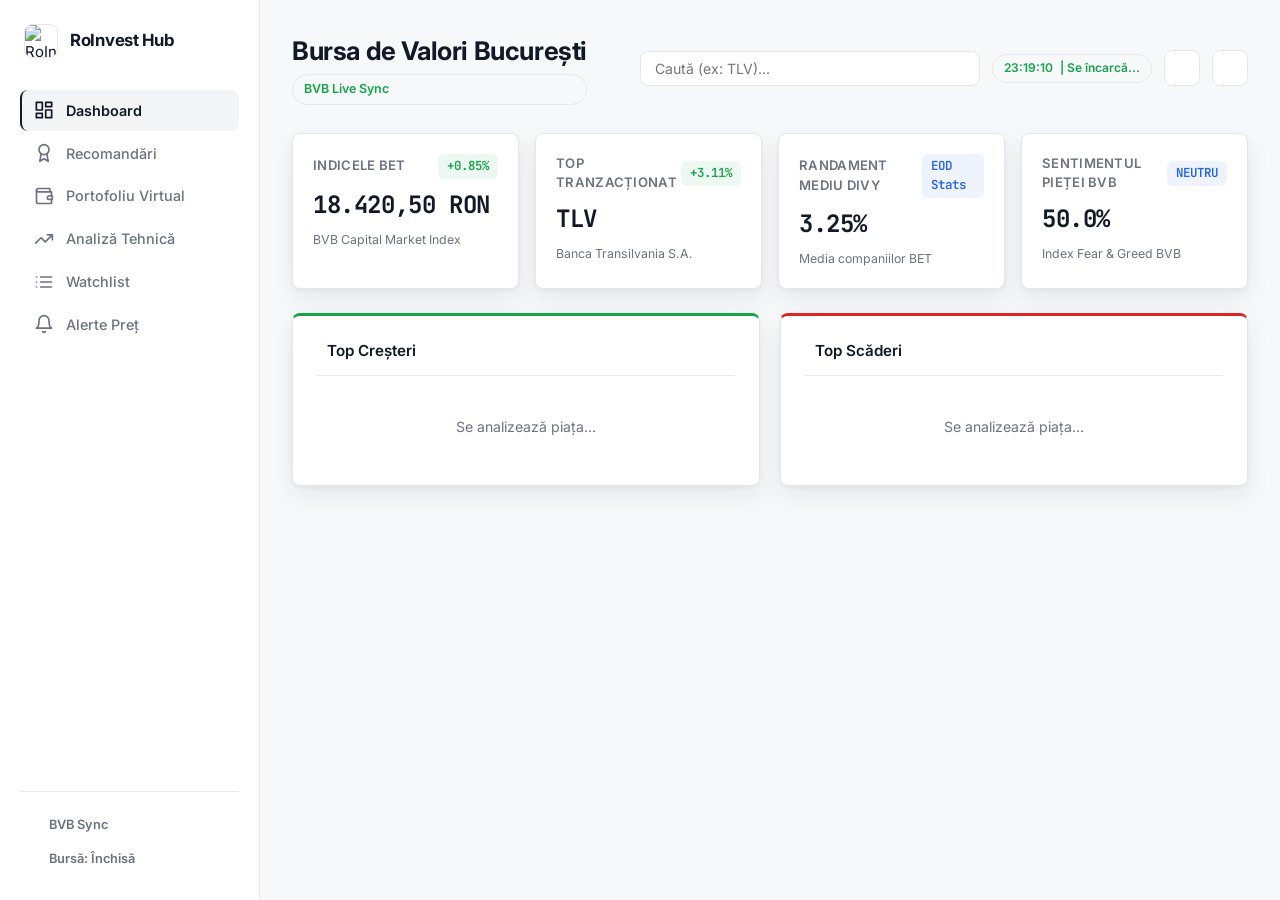
==== static/index.html @ 7bfdd3c6 "Wire buildBrokerAdviceCards() into renderPortfolio() Sfatul Brokerului now shows up to 3 severity-so" ====
<!DOCTYPE html>
<html lang="ro">
<head>
    <meta charset="UTF-8">
    <meta name="viewport" content="width=device-width, initial-scale=1.0, viewport-fit=cover">
    <title>RoInvest Hub - BVB Trading Dashboard</title>

    <!-- Apply saved theme before first paint, so there's no flash of the wrong theme -->
    <script>
      (function() {
        var saved = localStorage.getItem('bvb_theme');
        if (saved === 'dark') document.documentElement.setAttribute('data-theme', 'dark');
      })();
    </script>

    <!-- Modern Typography -->
    <link rel="preconnect" href="https://fonts.googleapis.com">
    <link rel="preconnect" href="https://fonts.gstatic.com" crossorigin>
    <link href="https://fonts.googleapis.com/css2?family=Inter:ital,opsz,wght@0,14..32,100..900;1,14..32,100..900&family=JetBrains+Mono:wght@500;600;700;800&display=swap" rel="stylesheet">
    
    <!-- Lucide Icons -->
    <script src="https://unpkg.com/@phosphor-icons/web"></script>
    
    <!-- ApexCharts for Advanced Stock Charts -->
    <script src="https://cdn.jsdelivr.net/npm/apexcharts"></script>
    
    <!-- PWA & Favicon Metadata -->
    <link rel="icon" type="image/x-icon" href="/favicon.ico?v=9.0">
    <link rel="apple-touch-icon" href="/apple-touch-icon.png?v=9.0">
    <link rel="manifest" href="/manifest.json?v=9.0" crossorigin="use-credentials">
    <meta name="theme-color" content="#f8fafc">
    <meta name="apple-mobile-web-app-capable" content="yes">
    <meta name="apple-mobile-web-app-status-bar-style" content="default">
    <meta name="apple-mobile-web-app-title" content="RoInvest BVB">
    
    <!-- FORCE CACHE BUST: unregister old service workers -->
    <script>
      if ('serviceWorker' in navigator) {
        navigator.serviceWorker.getRegistrations().then(regs => {
          regs.forEach(reg => reg.unregister());
        });
        // Also clear all caches
        if ('caches' in window) {
          caches.keys().then(keys => keys.forEach(k => caches.delete(k)));
        }
      }
    </script>
    <!-- CSS Style Link -->
    <link rel="stylesheet" href="style.css?v=9.7">
</head>
<body>
    <div class="app-layout">
        <nav class="app-nav">
            <div class="nav-brand">
                <img src="/icon-192.png?v=6.0" alt="RoInvest Hub" class="brand-icon">
                <span class="brand-name">RoInvest Hub</span>
            </div>
            <div class="nav-links">
                <button class="nav-link active" data-tab="overview">
                    <svg xmlns="http://www.w3.org/2000/svg" width="20" height="20" viewBox="0 0 24 24" fill="none" stroke="currentColor" stroke-width="2" stroke-linecap="round" stroke-linejoin="round"><rect x="3" y="3" width="7" height="9"/><rect x="14" y="3" width="7" height="5"/><rect x="14" y="12" width="7" height="9"/><rect x="3" y="16" width="7" height="5"/></svg>
                    <span class="nav-label-full">Dashboard</span>
                    <span class="nav-label-short">Dashboard</span>
                </button>
                <button class="nav-link" data-tab="recommendations">
                    <svg xmlns="http://www.w3.org/2000/svg" width="20" height="20" viewBox="0 0 24 24" fill="none" stroke="currentColor" stroke-width="2" stroke-linecap="round" stroke-linejoin="round"><circle cx="12" cy="8" r="6"/><path d="M15.477 12.89 17 22l-5-3-5 3 1.523-9.11"/></svg>
                    <span class="nav-label-full">Recomandări</span>
                    <span class="nav-label-short">Semnale</span>
                </button>
                <button class="nav-link" data-tab="portfolio">
                    <svg xmlns="http://www.w3.org/2000/svg" width="20" height="20" viewBox="0 0 24 24" fill="none" stroke="currentColor" stroke-width="2" stroke-linecap="round" stroke-linejoin="round"><path d="M21 12V7H5a2 2 0 0 1 0-4h14v4"/><path d="M3 5v14a2 2 0 0 0 2 2h16v-5"/><path d="M18 12a2 2 0 0 0 0 4h4v-4Z"/></svg>
                    <span class="nav-label-full">Portofoliu Virtual</span>
                    <span class="nav-label-short">Portofoliu</span>
                </button>
                <button class="nav-link" data-tab="analysis">
                    <svg xmlns="http://www.w3.org/2000/svg" width="20" height="20" viewBox="0 0 24 24" fill="none" stroke="currentColor" stroke-width="2" stroke-linecap="round" stroke-linejoin="round"><polyline points="22 7 13.5 15.5 8.5 10.5 2 17"/><polyline points="16 7 22 7 22 13"/></svg>
                    <span class="nav-label-full">Analiză Tehnică</span>
                    <span class="nav-label-short">Analiză</span>
                </button>
                <button class="nav-link" data-tab="watchlist">
                    <svg xmlns="http://www.w3.org/2000/svg" width="20" height="20" viewBox="0 0 24 24" fill="none" stroke="currentColor" stroke-width="2" stroke-linecap="round" stroke-linejoin="round"><line x1="8" y1="6" x2="21" y2="6"/><line x1="8" y1="12" x2="21" y2="12"/><line x1="8" y1="18" x2="21" y2="18"/><line x1="3" y1="6" x2="3.01" y2="6"/><line x1="3" y1="12" x2="3.01" y2="12"/><line x1="3" y1="18" x2="3.01" y2="18"/></svg>
                    <span class="nav-label-full">Watchlist</span>
                    <span class="nav-label-short">Watchlist</span>
                </button>
                <button class="nav-link" data-tab="alerts">
                    <svg xmlns="http://www.w3.org/2000/svg" width="20" height="20" viewBox="0 0 24 24" fill="none" stroke="currentColor" stroke-width="2" stroke-linecap="round" stroke-linejoin="round"><path d="M6 8a6 6 0 0 1 12 0c0 7 3 9 3 9H3s3-2 3-9"/><path d="M10.3 21a1.94 1.94 0 0 0 3.4 0"/></svg>
                    <span class="nav-label-full">Alerte Preț</span>
                    <span class="nav-label-short">Alerte</span>
                </button>
            </div>
            <div class="nav-footer">
                <div class="sidebar-actions">
                    <button class="sidebar-action-btn">
                        <span class="status-indicator online" style="margin: 0; padding: 0; border: none; font-size: 10px;"></span>
                        <span style="font-size: 0.8rem; font-weight: 600; margin-left: 5px;">BVB Sync</span>
                    </button>
                    <button class="sidebar-action-btn" id="market-status-badge">
                        <span class="status-indicator" style="margin: 0; padding: 0; border: none; font-size: 10px;"></span>
                        <span id="market-status-text" style="font-size: 0.8rem; font-weight: 600; margin-left: 5px;">Bursă: Închisă</span>
                    </button>
                </div>
            </div>
        </nav>

        <main class="app-main">
            <header class="main-header">
                <div class="title-container">
                    <h1 id="view-title">Bursa de Valori București</h1>
                    <span class="status-indicator online">BVB Live Sync</span>
                </div>
                <div class="header-actions">
                    <div class="search-container">
                        <input type="text" id="ticker-search-input" placeholder="Caută (ex: TLV)..." autocomplete="off">
                        <button type="button" id="clear-search-btn" class="search-clear-btn" style="display: none;" aria-label="Șterge căutarea">
                            <i class="ph-duotone ph-x"></i>
                        </button>
                        <div id="search-suggestions" class="search-suggestions" style="display: none;"></div>
                    </div>
                    <div class="status-indicator clock-pill" style="font-size: 0.75rem;">
                        <span id="live-time-clock">--:--:--</span><span class="clock-sep"> | <span id="last-update-time">Se încarcă...</span></span>
                    </div>
                    <button class="header-btn" id="theme-toggle-btn" title="Comută tema light/dark" aria-label="Comută tema light/dark">
                        <i class="ph-duotone ph-moon"></i>
                    </button>
                    <button class="header-btn" id="refresh-data-btn">
                        <i class="ph-duotone ph-arrows-clockwise"></i>
                    </button>
                </div>
            </header>

            <!-- Tab 1: Dashboard -->
            <div class="tab-pane active" id="tab-overview">
                <section class="top-indices">
                    <div class="index-card">
                        <div class="index-header">
                            <span class="index-name">Indicele BET</span>
                            <span class="index-change positive">+0.85%</span>
                        </div>
                        <div class="index-value">18.420,50 RON</div>
                        <div class="index-footer">BVB Capital Market Index</div>
                    </div>
                    <div class="index-card">
                        <div class="index-header">
                            <span class="index-name">Top Tranzacționat</span>
                            <span class="index-change positive" id="top-traded-change">+3.11%</span>
                        </div>
                        <div class="index-value" id="top-traded-sym">TLV</div>
                        <div class="index-footer" id="top-traded-name">Banca Transilvania S.A.</div>
                    </div>
                    <div class="index-card">
                        <div class="index-header">
                            <span class="index-name">Randament Mediu DIVY</span>
                            <span class="index-change neutral">EOD Stats</span>
                        </div>
                        <div class="index-value" id="avg-divy">3.25%</div>
                        <div class="index-footer">Media companiilor BET</div>
                    </div>
                    <div class="index-card">
                        <div class="index-header">
                            <span class="index-name">Sentimentul Pieței BVB</span>
                            <span class="index-change neutral" id="market-sentiment-status">NEUTRU</span>
                        </div>
                        <div class="index-value" id="market-sentiment-value">50.0%</div>
                        <div class="index-footer" id="market-sentiment-desc">Index Fear & Greed BVB</div>
                    </div>
                </section>

                <section class="movers-grid">
                    <div class="rec-panel movers-panel gainers-panel">
                        <div class="panel-header">
                            <i class="ph-duotone ph-trend-up"></i>
                            <h3>Top Creșteri</h3>
                        </div>
                        <div class="movers-list" id="top-gainers-list">
                            <div class="loading-placeholder">Se analizează piața...</div>
                        </div>
                    </div>
                    <div class="rec-panel movers-panel losers-panel">
                        <div class="panel-header">
                            <i class="ph-duotone ph-trend-down"></i>
                            <h3>Top Scăderi</h3>
                        </div>
                        <div class="movers-list" id="top-losers-list">
                            <div class="loading-placeholder">Se analizează piața...</div>
                        </div>
                    </div>
                </section>
            </div>

            <!-- Tab 2: Recommendations -->
            <div class="tab-pane" id="tab-recommendations">
                <section class="recommendations-section" id="recommendations">
                    <div class="section-title">
                        <i class="ph-duotone ph-medal"></i>
                        <h2>Semnale și Recomandări de Tranzacționare</h2>
                    </div>
                
                <div class="recommendations-grid">
                    <!-- Buy Panel -->
                    <div class="rec-panel buy-panel">
                        <div class="panel-header">
                            <i class="ph-duotone ph-arrow-circle-up" ></i>
                            <h3>Recomandări de Cumpărare (BUY)</h3>
                        </div>
                        <div class="rec-list" id="buy-recommendations-list">
                            <!-- Populated by JS -->
                            <div class="loading-placeholder">Se analizează indicatorii BVB...</div>
                        </div>
                    </div>

                    <!-- Sell Panel -->
                    <div class="rec-panel sell-panel">
                        <div class="panel-header">
                            <i class="ph-duotone ph-arrow-circle-down" ></i>
                            <h3>Recomandări de Vânzare (SELL)</h3>
                        </div>
                        <div class="rec-list" id="sell-recommendations-list">
                            <!-- Populated by JS -->
                            <div class="loading-placeholder">Se analizează indicatorii BVB...</div>
                        </div>
                    </div>
                </div> <!-- END recommendations-grid -->
                
                <!-- Dividend Calendar Sub-Section -->
                <div class="rec-panel dividend-calendar-panel" style="margin-top: 25px;">
                    <div class="panel-header">
                        <i class="ph-duotone ph-calendar-blank" ></i>
                        <h3>Calendarul de Dividende Estimate BVB (Sezonul 2026)</h3>
                    </div>
                    <div class="table-container" style="margin-top: 15px;">
                        <table class="market-table">
                            <thead>
                                <tr>
                                    <th>Companie</th>
                                    <th>Dividend Estimativ</th>
                                    <th>Randament (Yield)</th>
                                    <th>Ex-Date</th>
                                    <th>Data Plății</th>
                                    <th>Status Distribuție</th>
                                </tr>
                            </thead>
                            <tbody id="dividend-calendar-body">
                                <!-- Populated by JS -->
                            </tbody>
                        </table>
                    </div>
                </div>
            </section>
            </div>

            <!-- Tab 3: Portfolio -->
            <div class="tab-pane" id="tab-portfolio">
                <section class="portfolio-section" id="portfolio">
                    <div class="section-title">
                        <i class="ph-duotone ph-wallet"></i>
                        <h2>Portofoliu Virtual &amp; Tracker P&amp;L</h2>
                    </div>

                <!-- Summary Cards — exact same structure as top BET indices widgets -->
                <section class="top-indices" style="margin-bottom: 25px;">
                    <div class="index-card">
                        <div class="index-header">
                            <span class="index-name">Valoare Portofoliu</span>
                            <span class="index-change neutral" style="background:rgba(59,130,246,0.12);color:var(--color-blue);font-size:11px;">LIVE</span>
                        </div>
                        <div class="index-value" id="port-total-value">0.00 RON</div>
                        <div class="index-footer">Valoarea curentă de piață a activelor</div>
                    </div>
                    <div class="index-card">
                        <div class="index-header">
                            <span class="index-name">Cost Total Investit</span>
                            <span class="index-change neutral" style="font-size:11px;">Cost Basis</span>
                        </div>
                        <div class="index-value" id="port-total-cost">0.00 RON</div>
                        <div class="index-footer">Capitalul total alocat tranzacțiilor</div>
                    </div>
                    <div class="index-card">
                        <div class="index-header">
                            <span class="index-name">Profit / Pierdere (P&amp;L)</span>
                            <span class="index-change neutral" id="port-total-pl-pct" style="font-size:11px;">0.00%</span>
                        </div>
                        <div class="index-value" id="port-total-pl">0.00 RON</div>
                        <div class="index-footer">Randamentul total al investiției</div>
                    </div>
                </section>

                <!-- Portfolio value over time (equity curve) -->
                <div class="rec-panel" id="portfolio-history-panel" style="display:none; margin-bottom: 25px;">
                    <div class="panel-header">
                        <i class="ph-duotone ph-chart-line-up"></i>
                        <h3>Evoluție Portofoliu</h3>
                    </div>
                    <div id="portfolio-history-chart"></div>
                    <div id="portfolio-history-empty" style="display:none; text-align:center; color: var(--text-muted); padding: 2rem 1rem; font-size: 0.88rem;">
                        Se acumulează date despre valoarea portofoliului tău. Revino peste câteva zile ca să vezi evoluția în timp.
                    </div>
                </div>

                <!-- Main portfolio layout -->
                <div class="portfolio-layout">

                    <!-- Left column: form + table -->
                    <div class="portfolio-main-col">

                        <!-- Add Transaction — same rec-panel style as recommendations -->
                        <div class="rec-panel portfolio-add-panel">
                            <div class="panel-header">
                                <i class="ph-duotone ph-plus-circle" ></i>
                                <h3>Adaugă Tranzacție</h3>
                            </div>
                            <form id="portfolio-add-form" class="portfolio-form">
                                <!-- Symbol -->
                                <div class="port-field">
                                    <label class="port-label">Simbol Activ</label>
                                    <div class="port-symbol-wrap">
                                        <div class="search-box port-search-box">
                                            <i  class="ph-duotone ph-magnifying-glass search-icon" style="font-size: 14px; width:14px;height:14px;"></i>
                                            <input type="text" id="port-add-symbol" placeholder="Caută (ex: TLV)..." autocomplete="off" class="port-search-input" required>
                                        </div>
                                        <div id="port-search-suggestions" class="search-suggestions port-suggestions"></div>
                                    </div>
                                </div>
                                <!-- Quantity -->
                                <div class="port-field">
                                    <label class="port-label">Cantitate</label>
                                    <input type="number" id="port-add-qty" min="0.00001" step="any" placeholder="ex: 100" class="port-input" required>
                                </div>
                                <!-- Price -->
                                <div class="port-field">
                                    <label class="port-label">Preț Achiziție (RON)</label>
                                    <input type="number" id="port-add-price" min="0.0001" step="any" placeholder="ex: 40.20" class="port-input" required>
                                    <div id="port-current-price-hint" style="font-size: 10px; color: var(--color-blue); min-height: 12px; margin-top: 2px;"></div>
                                </div>
                                <!-- Submit -->
                                <div class="port-field port-submit-field">
                                    <label class="port-label">&nbsp;</label>
                                    <button type="submit" class="btn-reset-watchlist port-submit-btn">
                                        <i class="ph-duotone ph-plus-circle"  style="font-size: 15px; width:15px;height:15px;"></i>
                                        Adaugă Activ
                                    </button>
                                </div>
                            </form>
                        </div>

                        <!-- Holdings Table — same rec-panel style -->
                        <div class="rec-panel portfolio-table-panel">
                            <div class="panel-header">
                                <i class="ph-duotone ph-chart-bar" ></i>
                                <h3>Dețineri Curente</h3>
                            </div>
                            <div class="table-container portfolio-table-container">
                                <table class="market-table portfolio-table">
                                    <thead>
                                        <tr>
                                            <th>Simbol / Deținere</th>
                                            <th>Preț / Variație Azi</th>
                                            <th>Achiziție / Cost</th>
                                            <th>Dividende Încasate</th>
                                            <th>Variație Totală (P&amp;L)</th>
                                            <th>Pondere / Cantitate</th>
                                            <th></th>
                                        </tr>
                                    </thead>
                                    <tbody id="portfolio-table-body">
                                        <tr>
                                            <td colspan="7" class="portfolio-empty-row">
                                                Nicio deținere. Adaugă prima tranzacție folosind formularul de mai sus.
                                            </td>
                                        </tr>
                                    </tbody>
                                </table>
                            </div>
                        </div>

                        <!-- Realized Gains and Losses Panel -->
                        <div class="rec-panel realized-table-panel" style="margin-top: 25px;">
                            <div class="panel-header" style="display: flex; justify-content: space-between; align-items: center; width: 100%;">
                                <div style="display: flex; align-items: center; gap: 8px;">
                                    <i class="ph-duotone ph-bank" ></i>
                                    <h3>Tranzacții Închise (Profit/Pierdere Realizată) &amp; Impozite</h3>
                                </div>
                                <button onclick="showRealizedForm()" style="display:flex;align-items:center;gap:6px;padding:6px 14px;border-radius:8px;background:rgba(59,130,246,0.15);border:1px solid rgba(59,130,246,0.3);color:var(--color-blue);font-size:12px;font-weight:700;cursor:pointer;">
                                    <i class="ph-duotone ph-plus"  style="font-size: 13px; width:13px;height:13px;"></i> Adaugă
                                </button>
                            </div>

                            <!-- Add / Edit Form (hidden by default) -->
                            <div id="realized-form-container" style="display:none; padding: 16px; background: rgba(255,255,255,0.02); border: 1px solid rgba(255,255,255,0.08); border-radius: 10px; margin-bottom: 16px;">
                                <div style="font-size:12px;font-weight:700;color:var(--text-primary);margin-bottom:12px;" id="realized-form-title">Adaugă Tranzacție Realizată</div>
                                <input type="hidden" id="realized-edit-index" value="-1">
                                <div style="display:grid;grid-template-columns:2fr 1fr 1fr 1fr;gap:10px;align-items:end;">
                                    <div>
                                        <label style="font-size:11px;color:var(--text-muted);display:block;margin-bottom:4px;">Simbol / Descriere</label>
                                        <input type="text" id="realized-form-symbol" placeholder="ex: TLV, Cheltuieli..." style="width:100%;padding:7px 10px;border-radius:6px;background:rgba(0,0,0,0.25);border:1px solid rgba(255,255,255,0.1);color:var(--text-primary);font-size:13px;">
                                    </div>
                                    <div>
                                        <label style="font-size:11px;color:var(--text-muted);display:block;margin-bottom:4px;">Câștig (RON)</label>
                                        <input type="number" id="realized-form-gain" value="0" step="0.01" min="0" style="width:100%;padding:7px 10px;border-radius:6px;background:rgba(0,0,0,0.25);border:1px solid rgba(255,255,255,0.1);color:var(--text-primary);font-size:13px;">
                                    </div>
                                    <div>
                                        <label style="font-size:11px;color:var(--text-muted);display:block;margin-bottom:4px;">Pierdere (RON, negativ)</label>
                                        <input type="number" id="realized-form-loss" value="0" step="0.01" style="width:100%;padding:7px 10px;border-radius:6px;background:rgba(0,0,0,0.25);border:1px solid rgba(255,255,255,0.1);color:var(--text-primary);font-size:13px;">
                                    </div>
                                    <div>
                                        <label style="font-size:11px;color:var(--text-muted);display:block;margin-bottom:4px;">Impozit (RON)</label>
                                        <input type="number" id="realized-form-tax" value="0" step="0.01" min="0" style="width:100%;padding:7px 10px;border-radius:6px;background:rgba(0,0,0,0.25);border:1px solid rgba(255,255,255,0.1);color:var(--text-primary);font-size:13px;">
                                    </div>
                                </div>
                                <div style="display:flex;gap:8px;margin-top:12px;justify-content:flex-end;">
                                    <button onclick="hideRealizedForm()" style="padding:6px 16px;border-radius:6px;background:rgba(255,255,255,0.05);border:1px solid rgba(255,255,255,0.1);color:var(--text-muted);font-size:12px;cursor:pointer;">Anulează</button>
                                    <button onclick="saveRealizedEntry()" style="padding:6px 16px;border-radius:6px;background:var(--color-blue);border:none;color:#fff;font-size:12px;font-weight:700;cursor:pointer;">Salvează</button>
                                </div>
                            </div>

                            <div class="table-container portfolio-table-container">
                                <table class="market-table portfolio-table">
                                    <thead>
                                        <tr>
                                            <th>Simbol / Descriere</th>
                                            <th style="text-align: right;">Câștig (Profit)</th>
                                            <th style="text-align: right;">Pierdere (Loss)</th>
                                            <th style="text-align: right;">Impozit Reținut</th>
                                            <th style="text-align: right;">Rezultat Net</th>
                                            <th></th>
                                        </tr>
                                    </thead>
                                    <tbody id="realized-table-body">
                                        <!-- Dinamically injected by JS -->
                                    </tbody>
                                    <tfoot>
                                        <tr style="font-weight: 700; border-top: 2px solid rgba(255,255,255,0.15); background: rgba(255,255,255,0.02);">
                                            <td>Total Realizat</td>
                                            <td style="font-family: var(--font-mono); text-align: right; color: var(--color-green);" id="realized-total-gain">0.00 RON</td>
                                            <td style="font-family: var(--font-mono); text-align: right; color: var(--color-red);" id="realized-total-loss">0.00 RON</td>
                                            <td style="font-family: var(--font-mono); text-align: right; color: #f59e0b;" id="realized-total-tax">0.00 RON</td>
                                            <td style="font-family: var(--font-mono); text-align: right;" id="realized-total-net">0.00 RON</td>
                                            <td></td>
                                        </tr>
                                    </tfoot>
                                </table>
                            </div>
                        </div>

                    </div><!-- /.portfolio-main-col -->

                    <!-- Right column: donut chart -->
                    <div id="portfolio-chart-card" class="rec-panel portfolio-chart-col" style="display:none;">
                        <div class="panel-header">
                            <i class="ph-duotone ph-chart-pie-slice" ></i>
                            <h3>Alocare Portofoliu</h3>
                        </div>
                        <div class="portfolio-chart-body">
                            <div id="portfolio-allocation-chart"></div>
                            <div id="portfolio-legend" class="custom-portfolio-legend"></div>
                            <div class="portfolio-advice-box" id="portfolio-diversification-advice" style="margin-top: 15px; padding: 12px; border-radius: 8px; font-size: 0.85rem; background: rgba(59,130,246,0.08); border: 1px solid rgba(59,130,246,0.15); display: none;">
                                <!-- Advice populated by JS -->
                            </div>
                        </div>
                    </div>

                </div><!-- /.portfolio-layout -->

            </section>
            </div>

            <!-- Tab 4: Technical Analysis -->
            <div class="tab-pane" id="tab-analysis">
                <section class="chart-section" id="chart-section">
                    <div class="section-title">
                        <i class="ph-duotone ph-chart-line-up"></i>
                        <h2>Analiză Grafică & Indicatori Tehnici</h2>
                    </div>
                
                <div class="chart-layout">
                    <!-- Active Ticker Info -->
                    <div class="chart-sidebar">
                        <div class="active-ticker-details">
                            <div class="ticker-header">
                                <span class="active-symbol" id="chart-symbol">TLV</span>
                                <span class="active-variation positive" id="chart-variation">+3.11%</span>
                            </div>
                            <h3 class="active-name" id="chart-name">Banca Transilvania S.A.</h3>
                            <div class="active-price-row">
                                <span class="active-price" id="chart-price">41.10</span>
                                <span class="currency">RON</span>
                            </div>
                        </div>
                        
                        <div class="ticker-stats-grid">
                            <div class="stat-box">
                                <span class="stat-label">P/E Ratio (PER)</span>
                                <span class="stat-value" id="stat-pe">9.6</span>
                            </div>
                            <div class="stat-box">
                                <span class="stat-label">P/BV Ratio</span>
                                <span class="stat-value" id="stat-pb">1.9</span>
                            </div>
                            <div class="stat-box">
                                <span class="stat-label">Div. Yield (DIVY)</span>
                                <span class="stat-value" id="stat-divy">3.12%</span>
                            </div>
                            <div class="stat-box">
                                <span class="stat-label">RSI (14-Zile)</span>
                                <span class="stat-value" id="stat-rsi">52.3</span>
                            </div>
                            <div class="stat-box">
                                <span class="stat-label">YTD Return</span>
                                <span class="stat-value" id="stat-ytd">+12.4%</span>
                            </div>
                            <div class="stat-box">
                                <span class="stat-label">Capitalizare</span>
                                <span class="stat-value" id="stat-mcap">44.8B</span>
                            </div>
                            <!-- New Broker Stats -->
                            <div class="stat-box">
                                <span class="stat-label">Valoare Intrinsecă</span>
                                <span class="stat-value" id="stat-intrinsic">0.00 RON</span>
                            </div>
                            <div class="stat-box">
                                <span class="stat-label">Margin of Safety</span>
                                <span class="stat-value" id="stat-safety">0.0%</span>
                            </div>
                            <div class="stat-box">
                                <span class="stat-label">Coeficient Beta</span>
                                <span class="stat-value" id="stat-beta">1.0</span>
                            </div>
                            <div class="stat-box">
                                <span class="stat-label">Sector Activitate</span>
                                <span class="stat-value" id="stat-sector" style="font-size: 11px; white-space: nowrap; overflow: hidden; text-overflow: ellipsis;">Financiar</span>
                            </div>
                        </div>
                        
                        <div class="signals-summary" style="display: flex; flex-direction: column; gap: 10px;">
                            <div class="signal-gauge">
                                <div class="gauge-label">Semnal Tehnic</div>
                                <div class="gauge-value" id="active-signal-badge">HOLD</div>
                            </div>
                            <div style="font-size: 12px; color: var(--text-muted); display: flex; justify-content: space-between; border-top: 1px solid rgba(255,255,255,0.08); padding-top: 8px;">
                                <span>Scor Tehnic Unificat:</span>
                                <span id="stat-techscore" style="font-weight: 700; color: var(--text-primary);">50.0%</span>
                            </div>
                        </div>
                    </div>

                    <!-- The Main Chart Container -->
                    <div class="chart-container">
                        <div class="chart-controls">
                            <div class="chart-type-selectors">
                                <button class="btn-chart-opt active" id="chart-range-1m">1 Lună</button>
                                <button class="btn-chart-opt" id="chart-range-3m">3 Luni</button>
                                <button class="btn-chart-opt" id="chart-range-1y">1 An</button>
                                <button class="btn-chart-opt" id="chart-range-3y">3 Ani</button>
                                <button class="btn-chart-opt" id="chart-range-5y">5 Ani</button>
                            </div>
                            <div class="chart-indicator-overlays">
                                <label class="checkbox-container">
                                    <input type="checkbox" id="overlay-ma50" checked>
                                    <span class="checkmark"></span> MA50 (50 Zile)
                                </label>
                                <label class="checkbox-container">
                                    <input type="checkbox" id="overlay-ma200">
                                    <span class="checkmark"></span> MA200 (200 Zile)
                                </label>
                            </div>
                        </div>
                        <div id="main-apex-chart"></div>
                    </div>
                </div>

                
                <!-- AI Trading Assistant Panel -->
                <div class="ai-assistant-panel" style="margin-top: 1.5rem; background: var(--card-bg); border-radius: 16px; padding: 1.5rem; box-shadow: var(--neu-out);">
                    <div class="news-header">
                        <svg xmlns="http://www.w3.org/2000/svg" width="24" height="24" viewBox="0 0 256 256" style="color: #8b5cf6;"><path fill="currentColor" d="M208,104a80,80,0,1,0-80,80,8.02,8.02,0,0,1,8,8v16a8,8,0,0,1-16,0V192a96,96,0,1,1,96-96Zm-80,48a64,64,0,1,1,64-64A64.07,64.07,0,0,1,128,152Z"/></svg>
                        <h3>Asistent AI: Pattern-uri Japoneze (Price Action)</h3>
                    </div>
                    <div id="ai-patterns-container" style="display: flex; flex-direction: column; gap: 0.75rem; margin-top: 1rem;">
                        <div class="loading-placeholder" style="color: var(--text-muted);">Analizez graficul curent...</div>
                    </div>
                </div>
                
                <!-- Stock Related News Feed -->
                <div class="stock-news-panel">
                    <div class="news-header">
                        <i class="ph-duotone ph-newspaper" ></i>
                        <h3>Știri și Analize Corelate: <span id="news-ticker-label">TLV</span></h3>
                    </div>
                    <div class="news-grid" id="news-articles-container">
                        <!-- Populated by JS -->
                        <div class="loading-placeholder">Se încarcă știri din surse oficiale...</div>
                    </div>
                </div>
            </section>
            </div>

            <!-- Tab 5: Watchlist -->
            <div class="tab-pane" id="tab-watchlist">
                <section class="watchlist-section" id="watchlist">
                <div class="section-title-wrapper">
                    <div class="section-title">
                        <i class="ph-duotone ph-list-dashes" ></i>
                        <h2>Piața BET - Watchlist Monitor</h2>
                    </div>
                    <div class="watchlist-actions" style="display: flex; gap: 10px;">
                        <button class="btn-clear-watchlist" id="clear-watchlist-btn" onclick="clearWatchlist()" title="Golește toate simbolurile din listă">
                            <i class="ph-duotone ph-trash" ></i>
                            Golire Listă
                        </button>
                        <button class="btn-reset-watchlist" id="reset-watchlist-btn" onclick="resetWatchlist()" title="Resetează la activele implicite BVB">
                            <i class="ph-duotone ph-arrow-counter-clockwise" ></i>
                            Restaurare Implicite
                        </button>
                    </div>
                </div>
                
                <div class="table-container">
                    <table class="market-table">
                        <thead>
                            <tr>
                                <th class="sortable" onclick="sortTable('symbol')">Companie <span class="sort-icon" id="sort-icon-symbol">↕</span></th>
                                <th class="sortable" onclick="sortTable('price')">Preț Curent <span class="sort-icon" id="sort-icon-price">↕</span></th>
                                <th class="sortable" onclick="sortTable('variation')">Schimbare (24h) <span class="sort-icon" id="sort-icon-variation">↕</span></th>
                                <th class="sortable" onclick="sortTable('ytd')">Randament YTD <span class="sort-icon" id="sort-icon-ytd">↕</span></th>
                                <th class="sortable" onclick="sortTable('pe')">P/E (PER) <span class="sort-icon" id="sort-icon-pe">↕</span></th>
                                <th class="sortable" onclick="sortTable('pb')">P/BV <span class="sort-icon" id="sort-icon-pb">↕</span></th>
                                <th class="sortable" onclick="sortTable('divy')">Div. Yield <span class="sort-icon" id="sort-icon-divy">↕</span></th>
                                <th class="sortable" onclick="sortTable('rsi')">RSI (14) <span class="sort-icon" id="sort-icon-rsi">↕</span></th>
                                <th class="sortable" onclick="sortTable('signal')">Semnal <span class="sort-icon" id="sort-icon-signal">↕</span></th>
                                <th>Acțiuni</th>
                            </tr>
                        </thead>
                        <tbody id="watchlist-table-body">
                            <!-- Populated by JS -->
                            <tr>
                                <td colspan="10" class="table-loading">Se încarcă datele BVB...</td>
                            </tr>
                        </tbody>
                    </table>
                </div>
            </section>
            </div>

            <!-- Tab 6: Alerts -->
            <div class="tab-pane" id="tab-alerts">
                <section class="alerts-section" id="alerts-section">
                <div class="section-title-wrapper">
                    <div class="section-title">
                        <i class="ph-duotone ph-bell-ringing"></i>
                        <h2>Management Alerte Preț & Telegram</h2>
                    </div>
                </div>
                
                <div class="alerts-dashboard-layout">
                    <!-- Top Row: Forms (Add Alert & Telegram Config) -->
                    <div class="alerts-row alerts-forms-row">
                        <!-- Card 1: Add Alert -->
                        <div class="alert-card-panel card-add">
                            <div class="alert-card-title">
                                <i class="ph-duotone ph-bell-plus" style="font-size: 20px; color: var(--color-blue);"></i>
                                Adaugă Alertă Nouă
                            </div>
                            <div class="alert-form-grid add-alert-form-grid">
                                <div class="alert-form-group">
                                    <label class="alert-form-label">Simbol</label>
                                    <input type="text" id="manage-alert-symbol" placeholder="ex: TLV" class="alert-input" style="text-transform: uppercase;">
                                </div>
                                <div class="alert-form-group">
                                    <label class="alert-form-label">Preț Țintă (RON)</label>
                                    <input type="number" id="manage-alert-target" placeholder="Target" step="any" class="alert-input">
                                </div>
                                <div class="alert-form-group">
                                    <label class="alert-form-label">Tip Alertă</label>
                                    <select id="manage-alert-type" class="alert-input" style="appearance: none;">
                                        <option value="buy">BUY (Sub preț)</option>
                                        <option value="sell">SELL (Peste preț)</option>
                                    </select>
                                </div>
                                <div class="alert-form-group">
                                    <button id="btn-add-manage-alert" class="alert-btn alert-btn-blue">
                                        <i class="ph-duotone ph-plus-circle" style="font-size: 16px;"></i> Adaugă
                                    </button>
                                </div>
                            </div>
                        </div>

                        <!-- Card 2: Telegram Config -->
                        <div class="alert-card-panel card-telegram">
                            <div class="alert-card-title">
                                <i class="ph-duotone ph-telegram-logo" style="font-size: 20px; color: #229ED9;"></i>
                                Configurare & Testare Telegram Bot
                            </div>
                            <div class="alert-form-grid tg-form-grid">
                                <div class="alert-form-group">
                                    <label class="alert-form-label">Bot Token Telegram</label>
                                    <input type="password" id="tg-token-input" placeholder="Token Telegram" class="alert-input">
                                </div>
                                <div class="alert-form-group">
                                    <label class="alert-form-label">Chat ID Telegram</label>
                                    <input type="text" id="tg-chatid-input" placeholder="ex: 620494446" class="alert-input">
                                </div>
                            </div>
                            <div class="tg-actions-row">
                                <button id="btn-save-telegram" class="alert-btn alert-btn-secondary">
                                    <i class="ph-duotone ph-floppy-disk" style="font-size: 16px;"></i> Salvează
                                </button>
                                <button id="btn-test-telegram" class="alert-btn alert-btn-telegram">
                                    <i class="ph-duotone ph-paper-plane-tilt" style="font-size: 16px;"></i> Trimite Test
                                </button>
                            </div>
                        </div>
                    </div>

                    <!-- Bottom Row: Tables (Active Alerts & History) -->
                    <div class="alerts-row alerts-tables-row">
                        <!-- Card 3: Active Alerts -->
                        <div class="alert-card-panel card-active">
                            <div class="alert-card-title">
                                <i class="ph-duotone ph-list-checks" style="font-size: 20px; color: var(--color-green);"></i>
                                Alerte Active
                            </div>
                            <div class="table-container">
                                <table class="alerts-table" id="manage-alerts-table">
                                    <thead>
                                        <tr>
                                            <th>Simbol</th>
                                            <th>Tip</th>
                                            <th>Target</th>
                                            <th>Acțiuni</th>
                                        </tr>
                                    </thead>
                                    <tbody id="manage-alerts-body">
                                        <tr><td colspan="4" class="table-loading">Se încarcă alertele...</td></tr>
                                    </tbody>
                                </table>
                            </div>
                        </div>

                        <!-- Card 4: Alert History -->
                        <div class="alert-card-panel card-history">
                            <div class="alert-card-title">
                                <i class="ph-duotone ph-clock-counter-clockwise" style="font-size: 20px; color: var(--color-blue);"></i>
                                Istoric Alerte Declanșate
                            </div>
                            <div class="table-container">
                                <table class="alerts-table" id="alert-history-table">
                                    <thead>
                                        <tr>
                                            <th>Simbol</th>
                                            <th>Tip</th>
                                            <th>Țintă</th>
                                            <th>Preț</th>
                                            <th>Data/Ora</th>
                                            <th>Status</th>
                                        </tr>
                                    </thead>
                                    <tbody id="alert-history-body">
                                        <tr><td colspan="6" class="table-loading">Se încarcă istoricul...</td></tr>
                                    </tbody>
                                </table>
                            </div>
                        </div>
                    </div>
                </div>
            </section>
            </div>
        </main>
    </div>

    <!-- Toast Notification Container -->
    <div id="toast-container" class="toast-container"></div>

    <!-- JS Logic Script -->
    <script src="script.js?v=9.13"></script>
</body>
</html>
---- static/style.css ----
/* ═══════════════════════════════════════════════════════
   BVB Trading Dashboard — design identic cu RPI Admin Dashboard
   Font: Inter | Minimalist Light/Dark (toggle) | Nu gradients
   ═══════════════════════════════════════════════════════ */

:root {
    --bg-app: #f7f8fa;
    --bg-card: #ffffff;
    --bg-hover: #f3f4f6;

    --text-main: #111827;
    --text-muted: #6b7280;
    --text-placeholder: #9ca3af;

    --border: #e5e7eb;
    --border-strong: #d1d5db;

    --primary: #111827;
    --success: #16a34a;
    --danger: #dc2626;
    --warning: #d97706;
    --info: #2563eb;

    --shadow-card: 0 1px 3px rgba(0, 0, 0, 0.06);
    /* Reserved for primary/hero surfaces (KPIs, chart, verdict) so they read
       as the top layer; secondary/nested containers keep --shadow-card. */
    --shadow-card-lg: 0 2px 4px rgba(15, 23, 42, 0.04), 0 10px 24px rgba(15, 23, 42, 0.07);

    --nav-bg: #ffffff;
    --nav-width: 260px;

    /* Tabular figures (prices, %, ratios) get a monospace face so digits
       align and read like ticker-tape data instead of prose. */
    --font-mono: 'JetBrains Mono', 'SF Mono', Consolas, monospace;

    /* ── Legacy variable aliases (used in inline styles in HTML) ── */
    --color-blue:   #2563eb;
    --color-green:  #16a34a;
    --color-red:    #dc2626;
    --color-yellow: #d97706;
    --text-primary: #111827;
    --card-bg:      #ffffff;
    --neu-out:      none;
    --neu-in:       none;
}

/* Dark theme override, toggled via data-theme="dark" on <html> (see
   toggleTheme() in script.js). --primary stays a saturated blue here
   instead of near-black, since several buttons hardcode "color: #fff"
   against it - a near-black primary would make that text unreadable. */
:root[data-theme="dark"] {
    --bg-app: #0d1016;
    --bg-card: #161a22;
    --bg-hover: #20252f;

    --text-main: #e5e7eb;
    --text-muted: #9199a8;
    --text-placeholder: #6b7280;

    --border: #262b36;
    --border-strong: #363c49;

    --primary: #3b82f6;
    --success: #22c55e;
    --danger: #ef4444;
    --warning: #f59e0b;
    --info: #3b82f6;

    --shadow-card: 0 1px 3px rgba(0, 0, 0, 0.3);
    --shadow-card-lg: 0 4px 12px rgba(0, 0, 0, 0.4), 0 12px 28px rgba(0, 0, 0, 0.35);

    --nav-bg: #12151c;

    --color-blue:   #3b82f6;
    --color-green:  #22c55e;
    --color-red:    #ef4444;
    --color-yellow: #f59e0b;
    --text-primary: #e5e7eb;
    --card-bg:      #161a22;
}

/* ─── Reset ─────────────────────────────────────────────────────────────────── */
*, *::before, *::after { box-sizing: border-box; margin: 0; padding: 0; }

* {
    font-family: 'Inter', system-ui, -apple-system, sans-serif;
    -webkit-tap-highlight-color: transparent;
    outline: none;
}

html { scroll-behavior: smooth; }

body {
    background: var(--bg-app);
    color: var(--text-main);
    min-height: 100vh;
    overflow-x: hidden;
    font-size: 15px;
    line-height: 1.5;
    -webkit-font-smoothing: antialiased;
}

a { text-decoration: none; color: inherit; }

/* ─── Animations ────────────────────────────────────────────────────────────── */
@keyframes spin { 0% { transform: rotate(0deg); } 100% { transform: rotate(360deg); } }
.spin, .spin-anim { animation: spin 1s linear infinite; }

@keyframes fadeIn {
    from { opacity: 0; transform: translateY(8px); }
    to   { opacity: 1; transform: translateY(0); }
}

@keyframes slideUp {
    from { transform: translateY(100%); }
    to   { transform: translateY(0); }
}

/* ─── App Layout ─────────────────────────────────────────────────────────────── */
.app-layout {
    display: flex;
    min-height: 100vh;
}

/* ─── Sidebar Navigation (Desktop) ──────────────────────────────────────────── */
.app-nav {
    width: var(--nav-width);
    background: var(--nav-bg);
    border-right: 1px solid var(--border);
    display: flex;
    flex-direction: column;
    padding: 1.5rem 1.25rem;
    position: fixed;
    top: 0;
    bottom: 0;
    left: 0;
    z-index: 100;
    overflow-y: auto;
}

/* Nav Brand */
.nav-brand {
    display: flex;
    align-items: center;
    gap: 0.75rem;
    margin-bottom: 2rem;
    padding: 0 0.25rem;
}

.brand-icon {
    width: 34px;
    height: 34px;
    border-radius: 8px;
    border: 1px solid var(--border);
    object-fit: cover;
    flex-shrink: 0;
}

.brand-name {
    font-size: 1.05rem;
    font-weight: 700;
    letter-spacing: -0.3px;
    color: var(--text-main);
}

/* Nav Links */
.nav-links {
    display: flex;
    flex-direction: column;
    gap: 2px;
    flex: 1;
}

.nav-link {
    display: flex;
    align-items: center;
    gap: 0.75rem;
    padding: 0.65rem 0.85rem;
    border: none;
    background: transparent;
    color: var(--text-muted);
    font-size: 0.9rem;
    font-weight: 500;
    border-radius: 8px;
    cursor: pointer;
    text-align: left;
    transition: background 0.15s ease, color 0.15s ease;
    position: relative;
    width: 100%;
}

.nav-link svg {
    width: 20px;
    height: 20px;
    flex-shrink: 0;
    transition: transform 0.15s;
}

/* Desktop sidebar has room for the full label; the bottom nav bar on
   mobile/PWA swaps in the short one (see the ≤850px breakpoint) so long
   labels don't wrap and throw icons out of vertical alignment there. */
.nav-label-short { display: none; }

.nav-link:hover {
    color: var(--text-main);
    background: var(--bg-hover);
}

.nav-link.active {
    color: var(--text-main);
    background: var(--bg-hover);
    font-weight: 600;
    border-left: 2px solid var(--primary);
    padding-left: calc(0.85rem - 2px);
}

.nav-link.active svg {
    transform: scale(1.02);
}

/* Nav Footer */
.nav-footer {
    padding-top: 1rem;
    border-top: 1px solid var(--border);
    margin-top: 0.75rem;
}

.sidebar-action-btn {
    display: flex;
    align-items: center;
    gap: 0.65rem;
    width: 100%;
    padding: 0.6rem 0.85rem;
    border-radius: 8px;
    border: none;
    background: transparent;
    color: var(--text-muted);
    font-weight: 500;
    font-size: 0.88rem;
    cursor: default;
    text-align: left;
}

/* ─── Main Content Area ──────────────────────────────────────────────────────── */
.app-main {
    flex: 1;
    margin-left: var(--nav-width);
    padding: 2rem 2rem;
    min-width: 0;
}

/* ─── Main Header ────────────────────────────────────────────────────────────── */
.main-header {
    display: flex;
    justify-content: space-between;
    align-items: center;
    margin-bottom: 1.75rem;
    gap: 1rem;
    flex-wrap: wrap;
}

.title-container {
    display: flex;
    flex-direction: column;
    gap: 0.25rem;
}

.main-header h1, #view-title {
    font-size: clamp(1.2rem, 3vw, 1.6rem);
    font-weight: 700;
    letter-spacing: -0.4px;
    color: var(--text-main);
}

.header-actions {
    display: flex;
    align-items: center;
    gap: 0.75rem;
    flex-wrap: wrap;
}

/* ─── Status Badge ───────────────────────────────────────────────────────────── */
.status-indicator {
    display: inline-flex;
    align-items: center;
    gap: 0.4rem;
    font-size: 0.78rem;
    font-weight: 600;
    padding: 0.3rem 0.7rem;
    border-radius: 20px;
    border: 1px solid var(--border);
    color: var(--success);
}
.status-indicator.online { color: var(--success); }
.status-indicator.closed { color: var(--danger); }

/* ─── Header Btn ─────────────────────────────────────────────────────────────── */
.header-btn {
    width: 36px;
    height: 36px;
    display: inline-flex;
    align-items: center;
    justify-content: center;
    background: var(--bg-card);
    border: 1px solid var(--border);
    border-radius: 8px;
    cursor: pointer;
    font-size: 1.1rem;
    color: var(--text-muted);
    transition: background 0.15s, color 0.15s;
}
.header-btn:hover {
    background: var(--bg-hover);
    color: var(--text-main);
}

/* ─── Search ─────────────────────────────────────────────────────────────────── */
.search-container { position: relative; }

.search-container input {
    padding: 0.5rem 2.1rem 0.5rem 0.85rem;
    border: 1px solid var(--border);
    border-radius: 8px;
    background: var(--bg-card);
    font-size: 0.88rem;
    color: var(--text-main);
    width: 340px;
    transition: border-color 0.15s;
}

.search-container input:focus {
    border-color: var(--primary);
}

.search-clear-btn {
    position: absolute;
    right: 6px;
    top: 50%;
    transform: translateY(-50%);
    width: 22px;
    height: 22px;
    align-items: center;
    justify-content: center;
    border: none;
    background: transparent;
    color: var(--text-muted);
    cursor: pointer;
    border-radius: 50%;
    font-size: 1rem;
    padding: 0;
}
.search-clear-btn:hover {
    color: var(--text-main);
    background: var(--bg-hover);
}

.search-suggestions {
    position: absolute;
    top: calc(100% + 4px);
    left: 0;
    width: 100%;
    max-height: 320px;
    overflow-y: auto;
    background: var(--bg-card);
    border: 1px solid var(--border);
    border-radius: 8px;
    box-shadow: 0 4px 12px rgba(0,0,0,0.08);
    z-index: 200;
    min-width: 200px;
}

.suggestion-item {
    display: flex;
    align-items: center;
    justify-content: space-between;
    gap: 0.75rem;
    padding: 0.65rem 1rem;
    cursor: pointer;
    font-size: 0.9rem;
    color: var(--text-main);
    border-bottom: 1px solid var(--border);
}
.suggestion-item:last-child { border-bottom: none; }
.suggestion-item:hover { background: var(--bg-hover); }

.suggestion-info {
    display: flex;
    flex-direction: column;
    align-items: flex-start;
    gap: 2px;
    min-width: 0;
    flex: 1;
}

.suggestion-symbol {
    font-weight: 700;
    font-size: 0.9rem;
    color: var(--text-main);
}

.suggestion-name {
    font-size: 0.76rem;
    color: var(--text-muted);
    max-width: 100%;
    white-space: nowrap;
    overflow: hidden;
    text-overflow: ellipsis;
}

.suggestion-badge {
    flex-shrink: 0;
    font-size: 0.68rem;
    font-weight: 600;
    padding: 0.2rem 0.5rem;
    border-radius: 20px;
    border: 1px solid var(--border);
    color: var(--text-muted);
    white-space: nowrap;
}
.suggestion-badge.remote {
    color: var(--primary);
    border-color: var(--primary);
}
.suggestion-badge.local {
    color: var(--success);
    border-color: var(--success);
}

/* ─── Tab Panes ──────────────────────────────────────────────────────────────── */
.tab-pane { display: none; }
.tab-pane.active {
    display: block;
    animation: fadeIn 0.2s ease forwards;
}

/* ─── Top Indices (Metric Cards Grid) ───────────────────────────────────────── */
.top-indices {
    display: grid;
    grid-template-columns: repeat(auto-fit, minmax(200px, 1fr));
    gap: 1rem;
    margin-bottom: 1.5rem;
}

.index-card {
    background: var(--bg-card);
    border: 1px solid var(--border);
    border-radius: 8px;
    padding: 1.25rem 1.25rem;
    box-shadow: var(--shadow-card-lg);
    display: flex;
    flex-direction: column;
    gap: 0.5rem;
    min-width: 0;
}

.index-header {
    display: flex;
    justify-content: space-between;
    align-items: center;
}

.index-name {
    font-size: 0.82rem;
    font-weight: 600;
    color: var(--text-muted);
    text-transform: uppercase;
    letter-spacing: 0.3px;
}

.index-change {
    font-family: var(--font-mono);
    font-size: 0.78rem;
    font-weight: 600;
    padding: 0.2rem 0.55rem;
    border-radius: 6px;
}
.index-change.positive { color: var(--success); background: rgba(22, 163, 74, 0.08); }
.index-change.negative { color: var(--danger); background: rgba(220, 38, 38, 0.08); }
.index-change.neutral  { color: var(--info); background: rgba(37, 99, 235, 0.08); }

.index-value {
    font-family: var(--font-mono);
    font-size: 1.5rem;
    font-weight: 700;
    letter-spacing: -0.4px;
    color: var(--text-main);
}

.index-footer {
    font-size: 0.77rem;
    color: var(--text-muted);
}

/* ─── Cards (generic) ────────────────────────────────────────────────────────── */
.card {
    background: var(--bg-card);
    border: 1px solid var(--border);
    border-radius: 8px;
    padding: 1.5rem;
    box-shadow: var(--shadow-card);
    margin-bottom: 1.25rem;
}

.card-header {
    display: flex;
    justify-content: space-between;
    align-items: center;
    margin-bottom: 1rem;
    padding-bottom: 0.75rem;
    border-bottom: 1px solid var(--border);
}

/* ─── Section Titles ─────────────────────────────────────────────────────────── */
.section-title {
    display: flex;
    align-items: center;
    gap: 0.5rem;
    margin-bottom: 1.25rem;
}

.section-title h2 {
    font-size: 1.1rem;
    font-weight: 600;
    color: var(--text-main);
    letter-spacing: -0.2px;
}

.section-title i {
    font-size: 1.2rem;
    color: var(--text-main);
}

/* ─── Recommendations ────────────────────────────────────────────────────────── */
.recommendations-section { margin-bottom: 1.5rem; }

.recommendations-grid {
    display: grid;
    grid-template-columns: repeat(auto-fit, minmax(300px, 1fr));
    gap: 1.25rem;
}

.rec-panel {
    background: var(--bg-card);
    border: 1px solid var(--border);
    border-radius: 8px;
    padding: 1.5rem;
    box-shadow: var(--shadow-card-lg);
    min-width: 0;
}

.buy-panel { border-top: 3px solid var(--success); }
.sell-panel { border-top: 3px solid var(--danger); }
.dividend-calendar-panel { border-top: 3px solid var(--info); }

/* ─── Dashboard: Top Movers ──────────────────────────────────────────────────── */
.movers-grid {
    display: grid;
    grid-template-columns: 1fr 1fr;
    gap: 1.25rem;
    margin-bottom: 1.5rem;
}
.gainers-panel { border-top: 3px solid var(--success); }
.losers-panel { border-top: 3px solid var(--danger); }

.movers-list { display: flex; flex-direction: column; gap: 0.15rem; }

.mover-row {
    display: flex;
    align-items: center;
    justify-content: space-between;
    gap: 0.75rem;
    padding: 0.6rem 0.4rem;
    border-radius: 6px;
    cursor: pointer;
    transition: background 0.15s;
}
.mover-row:hover { background: var(--bg-hover); }
.mover-row:not(:last-child) { border-bottom: 1px solid var(--border); }

.mover-identity { display: flex; flex-direction: column; gap: 0.1rem; min-width: 0; }
.mover-symbol { font-family: var(--font-mono); font-weight: 700; font-size: 0.9rem; color: var(--text-main); }
.mover-name {
    font-size: 0.74rem;
    color: var(--text-muted);
    white-space: nowrap;
    overflow: hidden;
    text-overflow: ellipsis;
    max-width: 180px;
}

.mover-figures { display: flex; flex-direction: column; align-items: flex-end; gap: 0.1rem; flex-shrink: 0; }
.mover-price { font-family: var(--font-mono); font-size: 0.85rem; color: var(--text-main); font-weight: 600; }
.mover-change { font-family: var(--font-mono); font-size: 0.82rem; font-weight: 700; }
.mover-change.val-up { color: var(--success); }
.mover-change.val-down { color: var(--danger); }

.panel-header {
    display: flex;
    align-items: center;
    gap: 0.6rem;
    margin-bottom: 1rem;
    padding-bottom: 0.75rem;
    border-bottom: 1px solid var(--border);
}

.panel-header h3 {
    font-size: 0.95rem;
    font-weight: 600;
    color: var(--text-main);
}

.rec-list {
    display: flex;
    flex-direction: column;
    gap: 0.75rem;
}

.rec-card {
    background: var(--bg-app);
    border: 1px solid var(--border);
    border-radius: 8px;
    padding: 1rem;
    display: flex;
    flex-direction: column;
    gap: 0.5rem;
}

.rec-card-header {
    display: flex;
    justify-content: space-between;
    align-items: center;
}

.rec-card-symbol {
    font-family: var(--font-mono);
    font-size: 1.05rem;
    font-weight: 700;
    color: var(--text-main);
}

.rec-card-price {
    font-family: var(--font-mono);
    font-weight: 700;
    color: var(--text-main);
}

.rec-card-term {
    font-size: 0.75rem;
    font-weight: 600;
    color: var(--text-muted);
    text-transform: uppercase;
    background: var(--bg-hover);
    border: 1px solid var(--border);
    padding: 0.2rem 0.5rem;
    border-radius: 4px;
}

.rec-card-reason {
    font-size: 0.85rem;
    color: var(--text-muted);
    line-height: 1.5;
}

.pattern-icon-badge {
    display: inline-flex;
    align-items: center;
    justify-content: center;
    width: 34px;
    height: 34px;
    border-radius: 9px;
    flex-shrink: 0;
}

/* ─── Signal Badges ──────────────────────────────────────────────────────────── */
.signal-badge {
    font-size: 0.75rem;
    font-weight: 700;
    padding: 0.2rem 0.6rem;
    border-radius: 6px;
    text-transform: uppercase;
}
.signal-buy { color: var(--success); background: rgba(22, 163, 74, 0.1); }
.signal-sell { color: var(--danger); background: rgba(220, 38, 38, 0.1); }
.signal-hold { color: var(--warning); background: rgba(217, 119, 6, 0.1); }

/* ─── Tags ───────────────────────────────────────────────────────────────────── */
.tag {
    font-size: 0.72rem;
    font-weight: 600;
    color: var(--text-muted);
    background: var(--bg-hover);
    border: 1px solid var(--border);
    padding: 0.15rem 0.5rem;
    border-radius: 4px;
    white-space: nowrap;
}

/* ─── Variation Colors ───────────────────────────────────────────────────────── */
.variation { font-weight: 600; }
.variation.positive { color: var(--success); }
.variation.negative { color: var(--danger); }
.variation.neutral { color: var(--text-muted); }

/* ─── Sections (portfolio, watchlist, alerts, chart) ─────────────────────────── */
.portfolio-section,
.watchlist-section,
.alerts-section,
.chart-section {
    margin-bottom: 1.5rem;
}

/* ─── Table Container ────────────────────────────────────────────────────────── */
.table-container {
    background: var(--bg-card);
    border: 1px solid var(--border);
    border-radius: 8px;
    box-shadow: var(--shadow-card);
    overflow-x: auto;
    -webkit-overflow-scrolling: touch;
    margin-bottom: 1.25rem;
    min-width: 0;
}

.market-table, .portfolio-table, .alerts-table {
    width: 100%;
    border-collapse: collapse;
    text-align: left;
    font-size: 0.88rem;
}

.market-table th, .portfolio-table th, .alerts-table th {
    background: var(--bg-app);
    padding: 0.6rem 1rem;
    font-weight: 600;
    font-size: 0.82rem;
    color: var(--text-muted);
    border-bottom: 1px solid var(--border);
    white-space: nowrap;
    user-select: none;
    cursor: pointer;
}

.market-table th:hover { background: var(--bg-hover); color: var(--text-main); }

.market-table td, .portfolio-table td, .alerts-table td {
    padding: 0.5rem 1rem;
    border-bottom: 1px solid var(--border);
    color: var(--text-main);
    white-space: nowrap;
    font-size: 0.88rem;
}

.market-table tr:last-child td,
.portfolio-table tr:last-child td,
.alerts-table tr:last-child td {
    border-bottom: none;
}

.market-table tbody tr:hover td,
.portfolio-table tbody tr:hover td {
    background: var(--bg-hover);
}

/* ─── Watchlist Row Cells ────────────────────────────────────────────────────── */
.table-symbol-col {
    display: flex;
    flex-direction: column;
    gap: 0.05rem;
    white-space: normal;
}
.table-symbol { font-family: var(--font-mono); font-weight: 700; color: var(--text-main); }
.table-symbol-clickable {
    font-family: var(--font-mono);
    font-weight: 700;
    color: var(--text-main);
    cursor: pointer;
    transition: color 0.15s;
}
.table-symbol-clickable:hover { color: var(--primary); text-decoration: underline; }
.table-name {
    font-size: 0.76rem;
    color: var(--text-muted);
    font-weight: 500;
    max-width: 260px;
    overflow: hidden;
    text-overflow: ellipsis;
    white-space: nowrap;
}
.table-price, .table-num { font-family: var(--font-mono); font-weight: 600; }
.val-up { font-family: var(--font-mono); color: var(--success); font-weight: 600; }
.val-down { font-family: var(--font-mono); color: var(--danger); font-weight: 600; }
.val-neutral { font-family: var(--font-mono); color: var(--text-muted); font-weight: 600; }
.val-pl-neutral { font-family: var(--font-mono); color: var(--warning); font-weight: 600; }
/* .market-table/.portfolio-table/.alerts-table td already sets color, which outranks the
   bare .val-* classes above (class+element beats class alone) — re-assert it here at
   matching specificity so profit/loss coloring actually renders inside these tables. */
.market-table td.val-up, .portfolio-table td.val-up, .alerts-table td.val-up { color: var(--success); }
.market-table td.val-down, .portfolio-table td.val-down, .alerts-table td.val-down { color: var(--danger); }
.market-table td.val-neutral, .portfolio-table td.val-neutral, .alerts-table td.val-neutral { color: var(--text-muted); }
.market-table td.val-pl-neutral, .portfolio-table td.val-pl-neutral, .alerts-table td.val-pl-neutral { color: var(--warning); }

.badge-signal {
    display: inline-block;
    font-size: 0.72rem;
    font-weight: 700;
    padding: 0.2rem 0.6rem;
    border-radius: 6px;
    text-transform: uppercase;
}
.badge-signal.BUY { color: var(--success); background: rgba(22, 163, 74, 0.1); }
.badge-signal.SELL { color: var(--danger); background: rgba(220, 38, 38, 0.1); }
.badge-signal.HOLD { color: var(--warning); background: rgba(217, 119, 6, 0.1); }
.badge-signal.positive { color: var(--success); background: rgba(22, 163, 74, 0.1); }
.badge-signal.negative { color: var(--danger); background: rgba(220, 38, 38, 0.1); }
.badge-signal.neutral { color: var(--warning); background: rgba(217, 119, 6, 0.1); }

.table-actions-wrapper { display: flex; gap: 0.4rem; }
.btn-table-action {
    display: inline-flex;
    align-items: center;
    gap: 0.3rem;
    padding: 0.35rem 0.6rem;
    border: 1px solid var(--border);
    border-radius: 6px;
    background: var(--bg-card);
    color: var(--text-muted);
    font-size: 0.78rem;
    font-weight: 600;
    cursor: pointer;
}
.btn-table-action:hover { background: var(--bg-hover); color: var(--text-main); }
.btn-table-action.remove-ticker-btn:hover { color: var(--danger); border-color: var(--danger); }
.btn-table-action.btn-delete-holding:hover { color: var(--danger); border-color: var(--danger); background: rgba(220, 38, 38, 0.08); }

/* ─── Chart Section ──────────────────────────────────────────────────────────── */
.chart-section {
    background: var(--bg-card);
    border: 1px solid var(--border);
    border-radius: 8px;
    padding: 1.5rem;
    box-shadow: var(--shadow-card);
}

.chart-controls {
    display: flex;
    align-items: center;
    gap: 0.5rem;
    margin-bottom: 1rem;
    flex-wrap: wrap;
}

.chart-controls select, .chart-controls button {
    padding: 0.4rem 0.75rem;
    border: 1px solid var(--border);
    border-radius: 6px;
    background: var(--bg-card);
    font-size: 0.85rem;
    color: var(--text-main);
    cursor: pointer;
}

.chart-controls button:hover, .chart-controls button.active {
    background: var(--primary);
    color: #fff;
    border-color: var(--primary);
}

/* ─── Alert Panels ───────────────────────────────────────────────────────────── */
.alerts-grid {
    display: grid;
    grid-template-columns: repeat(auto-fit, minmax(300px, 1fr));
    gap: 1.25rem;
}

.alert-panel {
    background: var(--bg-card);
    border: 1px solid var(--border);
    border-radius: 8px;
    padding: 1.5rem;
    box-shadow: var(--shadow-card);
    min-width: 0;
}

.price-alerts-list {
    display: flex;
    flex-direction: column;
    gap: 0.75rem;
    margin-top: 1rem;
}

.alert-item {
    display: flex;
    justify-content: space-between;
    align-items: center;
    padding: 0.75rem 0.85rem;
    background: var(--bg-app);
    border: 1px solid var(--border);
    border-radius: 8px;
    font-size: 0.88rem;
}

.alert-symbol {
    font-weight: 700;
    color: var(--text-main);
}

.alert-target {
    font-weight: 600;
    color: var(--info);
}

.alert-type {
    font-size: 0.75rem;
    font-weight: 600;
    text-transform: uppercase;
    padding: 0.2rem 0.5rem;
    border-radius: 4px;
}

.btn-set-alert {
    display: inline-flex;
    align-items: center;
    gap: 0.4rem;
    background: var(--primary);
    color: #ffffff;
    border: none;
    border-radius: 8px;
    padding: 0.55rem 1.1rem;
    font-size: 0.88rem;
    font-weight: 600;
    cursor: pointer;
    margin-top: 0.75rem;
    width: 100%;
    justify-content: center;
}

.btn-set-alert:hover { opacity: 0.9; }

/* ─── Portfolio Section ──────────────────────────────────────────────────────── */
.portfolio-grid {
    display: grid;
    grid-template-columns: repeat(auto-fit, minmax(280px, 1fr));
    gap: 1.25rem;
    margin-bottom: 1.25rem;
}

.portfolio-metric {
    background: var(--bg-card);
    border: 1px solid var(--border);
    border-radius: 8px;
    padding: 1.25rem;
    box-shadow: var(--shadow-card);
    min-width: 0;
}

.portfolio-metric label {
    font-size: 0.82rem;
    color: var(--text-muted);
    font-weight: 600;
    display: block;
    margin-bottom: 0.35rem;
    text-transform: uppercase;
    letter-spacing: 0.3px;
}

.portfolio-metric .value {
    font-size: 1.4rem;
    font-weight: 700;
    color: var(--text-main);
    letter-spacing: -0.3px;
}

/* ─── Watchlist Header ───────────────────────────────────────────────────────── */
.watchlist-table-header {
    display: flex;
    justify-content: space-between;
    align-items: center;
    margin-bottom: 1rem;
    flex-wrap: wrap;
    gap: 0.5rem;
}

/* ─── Loading Placeholder ────────────────────────────────────────────────────── */
.loading-placeholder {
    color: var(--text-muted);
    font-size: 0.88rem;
    padding: 1.5rem 0;
    text-align: center;
}

/* ─── Toast Notifications ────────────────────────────────────────────────────── */
.toast-container {
    position: fixed;
    bottom: 80px;
    right: 16px;
    z-index: 3000;
    display: flex;
    flex-direction: column;
    gap: 8px;
    max-width: 320px;
}

.toast {
    background: var(--bg-card);
    color: var(--text-main);
    border: 1px solid var(--border);
    border-radius: 8px;
    padding: 0.85rem 1.1rem;
    box-shadow: 0 4px 12px rgba(0, 0, 0, 0.1);
    font-size: 0.88rem;
    display: flex;
    align-items: center;
    gap: 0.6rem;
    animation: slideUp 0.25s ease;
}

.toast.success { border-left: 3px solid var(--success); }
.toast.error   { border-left: 3px solid var(--danger); }
.toast.info    { border-left: 3px solid var(--info); }

/* ─── PWA Banner ─────────────────────────────────────────────────────────────── */
.pwa-install-banner {
    position: fixed;
    bottom: 70px;
    left: 16px;
    right: 16px;
    background: var(--bg-card);
    border: 1px solid var(--border);
    border-radius: 12px;
    padding: 1rem 1.25rem;
    box-shadow: 0 4px 20px rgba(0,0,0,0.1);
    z-index: 500;
    display: flex;
    align-items: center;
    justify-content: space-between;
    gap: 1rem;
    font-size: 0.9rem;
}

/* ═══════════════════════════════════════════════════════════════════════════════
   RESPONSIVE — EXACT COPY FROM RPI ADMIN DASHBOARD
   Bottom Navigation Bar on mobile (<= 850px)
   ═══════════════════════════════════════════════════════════════════════════════ */
@media (max-width: 850px) {
    .app-layout {
        flex-direction: column;
    }

    /* SIDEBAR → BOTTOM NAV BAR */
    .app-nav {
        width: 100%;
        height: calc(62px + env(safe-area-inset-bottom, 0px));
        position: fixed;
        top: auto;
        bottom: 0;
        left: 0;
        right: 0;
        flex-direction: row;
        justify-content: space-around;
        padding: 0 max(0.5rem, env(safe-area-inset-left, 0px)) env(safe-area-inset-bottom, 0px) max(0.5rem, env(safe-area-inset-right, 0px));
        border-right: none;
        border-top: 1px solid var(--border);
        border-radius: 0;
        overflow: hidden;
        z-index: 200;
    }

    .nav-brand, .nav-footer {
        display: none;
    }

    .nav-links {
        flex-direction: row;
        width: 100%;
        justify-content: space-around;
        gap: 0;
        align-items: center;
    }

    .nav-link {
        flex-direction: column;
        gap: 0.2rem;
        padding: 0.4rem 0.2rem;
        font-size: 0.62rem;
        font-weight: 500;
        border-radius: 8px;
        align-items: center;
        flex: 1 1 0%;
        min-width: 0;
        text-align: center;
        justify-content: center;
        border-left: none;
        height: 100%;
    }

    .nav-link.active {
        border-left: none;
        border-top: 2px solid var(--primary);
        padding-left: 0.2rem;
        border-radius: 0;
        background: var(--bg-hover);
    }

    /* Short label instead of the full one, and never wrap - a wrapped label
       makes that one button taller than its neighbors and throws the whole
       row's icons out of vertical alignment. */
    .nav-label-full { display: none; }
    .nav-label-short {
        display: block;
        max-width: 100%;
        white-space: nowrap;
        overflow: hidden;
        text-overflow: ellipsis;
    }

    .nav-link svg { width: 25px; height: 25px; }

    /* MAIN CONTENT — no left margin, bottom padding for nav bar */
    .app-main {
        margin-left: 0;
        padding: calc(1.5rem + env(safe-area-inset-top, 0px)) calc(1rem + env(safe-area-inset-right, 0px)) calc(6rem + env(safe-area-inset-bottom, 0px)) calc(1rem + env(safe-area-inset-left, 0px));
    }

    .main-header {
        margin-bottom: 1.25rem;
        flex-direction: row;
        align-items: center;
        justify-content: space-between;
        gap: 0.65rem;
        flex-wrap: nowrap;
    }

    .main-header h1, #view-title {
        font-size: clamp(1.1rem, 4vw, 1.4rem);
    }

    .header-actions {
        margin-left: auto;
        flex-wrap: nowrap;
        flex-shrink: 0;
    }

    /* CARDS — stack vertically */
    .top-indices {
        grid-template-columns: 1fr 1fr;
        gap: 0.75rem;
    }

    .recommendations-grid {
        grid-template-columns: 1fr;
    }

    .movers-grid {
        grid-template-columns: 1fr;
    }

    .alerts-grid {
        grid-template-columns: 1fr;
    }

    .portfolio-grid {
        grid-template-columns: 1fr 1fr;
    }

    /* Search box — full width on mobile */
    .search-container input {
        width: 195px;
    }

    /* Toast position adjusted for bottom nav */
    .toast-container {
        bottom: calc(75px + env(safe-area-inset-bottom, 0px));
        right: calc(16px + env(safe-area-inset-right, 0px));
        left: calc(16px + env(safe-area-inset-left, 0px));
        max-width: none;
    }

    .pwa-install-banner {
        bottom: calc(70px + env(safe-area-inset-bottom, 0px));
    }
}

@media (max-width: 480px) {
    .app-main {
        padding: 1.25rem 0.85rem 6rem;
    }

    .top-indices {
        grid-template-columns: 1fr;
    }

    .portfolio-grid {
        grid-template-columns: 1fr;
    }

    .main-header {
        flex-direction: column;
        align-items: stretch;
        gap: 0.5rem;
    }

    .header-actions {
        justify-content: space-between;
    }
}

/* ─── Large Screens / TV ─────────────────────────────────────────────────────── */
@media (min-width: 1600px) {
    .app-main {
        padding: 2.5rem 3rem;
    }

    .top-indices {
        grid-template-columns: repeat(4, 1fr);
    }
}

/* ═══════════════════════════════════════════════════════════════════════════════
   PORTFOLIO SECTION — Missing classes
   ═══════════════════════════════════════════════════════════════════════════════ */
.portfolio-layout { display: flex; flex-direction: column; gap: 1.25rem; }
.portfolio-main-col { display: flex; flex-direction: column; gap: 1.25rem; }
/* align-items: start (not end) - the price field has an extra price-hint
   line below its input that the other fields don't have, so bottom-aligning
   the fields pushed that input out of line with the rest of the row. */
.portfolio-form { display: grid; grid-template-columns: 1fr 1fr 1fr auto; gap: 0.85rem; align-items: start; }
.port-field { display: flex; flex-direction: column; gap: 0.35rem; }
/* line-height: 1.5 (not the default "normal") so the invisible label above
   the submit button always reserves the exact same height as the real text
   labels next to it - "normal" resolves from font metrics, which can differ
   slightly by browser/font-load timing and was throwing the button out of
   line with the other fields. */
.port-label { font-size: 0.8rem; font-weight: 600; color: var(--text-muted); line-height: 1.5; }
.port-input, .port-search-input {
    width: 100%; color: var(--text-main);
    font-size: 0.88rem; font-family: inherit;
}
.port-input {
    padding: 0.55rem 0.85rem;
    border: 1px solid var(--border); border-radius: 8px;
    background: var(--bg-card);
}
.port-input:focus { border-color: var(--primary); outline: none; }
/* The symbol input sits inside .port-search-box, which already draws the
   frame - giving the input its own border/background too was a box nested
   inside another box. It's borderless/transparent here and the outer box
   highlights on focus instead. */
.port-search-input { padding: 0; border: none; background: transparent; }
.port-search-input:focus { outline: none; }
.port-symbol-wrap { position: relative; }
.port-suggestions { position: absolute; top: calc(100% + 4px); left: 0; right: 0; z-index: 200; }
/* Explicit height (not left to padding + line-height to work out on its own)
   so the symbol search box, plain inputs, and submit button are pixel-identical
   in height across browsers instead of each computing it slightly differently. */
.port-input, .search-box.port-search-box, .port-submit-btn { height: 2.65rem; box-sizing: border-box; }
.search-box.port-search-box { display: flex; align-items: center; gap: 0.5rem; border: 1px solid var(--border); border-radius: 8px; padding: 0.45rem 0.75rem; background: var(--bg-card); transition: border-color 0.15s; }
.search-box.port-search-box:focus-within { border-color: var(--primary); }
.btn-reset-watchlist, .port-submit-btn { display: inline-flex; align-items: center; gap: 0.4rem; background: var(--primary); color: #fff; border: none; border-radius: 8px; padding: 0.55rem 1.1rem; font-size: 0.88rem; font-weight: 600; cursor: pointer; white-space: nowrap; }
.btn-reset-watchlist:hover, .port-submit-btn:hover { opacity: 0.85; }
.btn-clear-watchlist { display: inline-flex; align-items: center; gap: 0.4rem; background: transparent; color: var(--danger); border: 1px solid var(--border); border-radius: 8px; padding: 0.5rem 1rem; font-size: 0.88rem; font-weight: 600; cursor: pointer; }
.btn-clear-watchlist:hover { background: var(--bg-hover); }
.portfolio-empty-row, .table-loading { padding: 2rem; text-align: center; color: var(--text-muted); font-size: 0.88rem; }
#realized-form-container { background: var(--bg-app) !important; border: 1px solid var(--border) !important; border-radius: 8px !important; padding: 1rem !important; margin-bottom: 1rem !important; }
#realized-form-container input { background: var(--bg-card) !important; border: 1px solid var(--border) !important; color: var(--text-main) !important; border-radius: 6px; padding: 0.5rem 0.75rem; font-size: 0.85rem; width: 100%; }
#realized-form-container label { color: var(--text-muted) !important; font-size: 0.8rem !important; }
.portfolio-advice-box { background: rgba(37,99,235,0.06) !important; border: 1px solid rgba(37,99,235,0.15) !important; border-radius: 8px; padding: 0.85rem 1rem; font-size: 0.85rem; color: var(--text-main); margin-top: 1rem; }

/* ═══════════════════════════════════════════════════════════════════════════════
   ANALYSIS / CHART SECTION
   ═══════════════════════════════════════════════════════════════════════════════ */
.chart-layout { display: grid; grid-template-columns: 280px 1fr; gap: 1.25rem; align-items: start; }
.chart-sidebar { display: flex; flex-direction: column; gap: 1rem; min-width: 0; }
.active-ticker-details { background: var(--bg-card); border: 1px solid var(--border); border-radius: 8px; padding: 1.25rem; box-shadow: var(--shadow-card-lg); }
.ticker-header { display: flex; justify-content: space-between; align-items: center; margin-bottom: 0.35rem; }
.active-symbol { font-family: var(--font-mono); font-size: 1.4rem; font-weight: 800; color: var(--text-main); letter-spacing: -0.4px; }
.active-variation { font-family: var(--font-mono); font-weight: 700; font-size: 0.9rem; }
.active-variation.positive { color: var(--success); }
.active-variation.negative { color: var(--danger); }
.active-name { font-size: 0.82rem; color: var(--text-muted); font-weight: 500; margin-bottom: 0.5rem; }
.active-price-row { display: flex; align-items: baseline; gap: 0.35rem; }
.active-price { font-family: var(--font-mono); font-size: 1.8rem; font-weight: 700; color: var(--text-main); letter-spacing: -0.5px; }
.currency { font-size: 0.85rem; color: var(--text-muted); font-weight: 600; }
.ticker-stats-grid { background: var(--bg-card); border: 1px solid var(--border); border-radius: 8px; padding: 1rem; box-shadow: var(--shadow-card); display: grid; grid-template-columns: 1fr 1fr; gap: 0.75rem; }
.stat-box { display: flex; flex-direction: column; gap: 0.2rem; }
.stat-label { font-size: 0.72rem; color: var(--text-muted); font-weight: 600; text-transform: uppercase; letter-spacing: 0.3px; }
.stat-value { font-family: var(--font-mono); font-size: 0.92rem; font-weight: 700; color: var(--text-main); }
#stat-sector { font-family: 'Inter', system-ui, sans-serif; }
.signals-summary { background: var(--bg-card); border: 1px solid var(--border); border-radius: 8px; padding: 1rem; box-shadow: var(--shadow-card-lg); }
.signal-gauge { display: flex; flex-direction: column; gap: 0.35rem; margin-bottom: 0.75rem; }
.gauge-label { font-size: 0.78rem; color: var(--text-muted); font-weight: 600; text-transform: uppercase; }
.gauge-value {
    font-size: 1.3rem;
    font-weight: 800;
    color: var(--text-main);
    padding: 0.55rem 0.85rem;
    border: 1.5px solid var(--border);
    border-radius: 6px;
    background: var(--bg-hover);
    text-align: center;
    transition: background 0.15s, border-color 0.15s, color 0.15s;
}
/* Verdict-weighted color: this is the single call-to-action on the page,
   so it should read at a glance instead of blending into a neutral box. */
.gauge-value.BUY  { color: var(--success); background: rgba(22, 163, 74, 0.1);  border-color: rgba(22, 163, 74, 0.4); }
.gauge-value.SELL { color: var(--danger);  background: rgba(220, 38, 38, 0.1);  border-color: rgba(220, 38, 38, 0.4); }
.gauge-value.HOLD { color: var(--warning); background: rgba(217, 119, 6, 0.1);  border-color: rgba(217, 119, 6, 0.4); }
.chart-container { background: var(--bg-card); border: 1px solid var(--border); border-radius: 8px; padding: 1.25rem; box-shadow: var(--shadow-card-lg); min-width: 0; }
.chart-type-selectors, .chart-indicator-overlays { display: flex; flex-wrap: wrap; gap: 0.4rem; align-items: center; }
.btn-chart-opt { padding: 0.35rem 0.75rem; border: 1px solid var(--border); border-radius: 6px; background: transparent; font-size: 0.82rem; font-weight: 600; color: var(--text-muted); cursor: pointer; transition: all 0.15s; }
.btn-chart-opt:hover, .btn-chart-opt.active { background: var(--primary); color: #fff; border-color: var(--primary); }
.checkbox-container { display: inline-flex; align-items: center; gap: 0.4rem; font-size: 0.82rem; color: var(--text-muted); cursor: pointer; user-select: none; }
.ai-assistant-panel { background: var(--bg-card) !important; border: 1px solid var(--border) !important; border-radius: 8px !important; padding: 1.25rem !important; box-shadow: var(--shadow-card) !important; margin-top: 1.25rem; }
.news-header { display: flex; align-items: center; gap: 0.6rem; margin-bottom: 1rem; padding-bottom: 0.75rem; border-bottom: 1px solid var(--border); }
.news-header h3 { font-size: 1rem; font-weight: 600; color: var(--text-main); }
.stock-news-panel { background: var(--bg-card); border: 1px solid var(--border); border-radius: 8px; padding: 1.25rem; box-shadow: var(--shadow-card); margin-top: 1.25rem; }
.news-grid { display: grid; grid-template-columns: repeat(auto-fill, minmax(280px, 1fr)); gap: 0.85rem; margin-top: 0.75rem; }

/* ═══════════════════════════════════════════════════════════════════════════════
   ALERTS SECTION
   ═══════════════════════════════════════════════════════════════════════════════ */
.alerts-dashboard-layout { display: flex; flex-direction: column; gap: 1.25rem; }
.alerts-row { display: grid; grid-template-columns: 1fr 1fr; gap: 1.25rem; }
.alert-card-panel { background: var(--bg-card); border: 1px solid var(--border); border-radius: 8px; padding: 1.25rem; box-shadow: var(--shadow-card); min-width: 0; }
.alert-card-title { display: flex; align-items: center; gap: 0.6rem; font-size: 1rem; font-weight: 600; color: var(--text-main); margin-bottom: 1rem; padding-bottom: 0.75rem; border-bottom: 1px solid var(--border); }
.alert-form-grid { display: grid; grid-template-columns: 1fr 1fr 1fr auto; gap: 0.75rem; align-items: end; }
.tg-form-grid { grid-template-columns: 1fr 1fr; }
.alert-form-group { display: flex; flex-direction: column; gap: 0.3rem; }
.alert-form-label { font-size: 0.8rem; font-weight: 600; color: var(--text-muted); }
.alert-input { width: 100%; padding: 0.55rem 0.85rem; border: 1px solid var(--border); border-radius: 8px; background: var(--bg-card); color: var(--text-main); font-size: 0.88rem; font-family: inherit; }
.alert-input:focus { border-color: var(--primary); outline: none; }
.alert-btn { display: inline-flex; align-items: center; justify-content: center; gap: 0.4rem; padding: 0.55rem 1rem; border-radius: 8px; border: none; font-size: 0.88rem; font-weight: 600; cursor: pointer; width: 100%; white-space: nowrap; }
.alert-btn-blue { background: var(--info); color: #fff; }
.alert-btn-blue:hover { opacity: 0.85; }
.alert-btn-secondary { background: var(--bg-hover); color: var(--text-main); border: 1px solid var(--border); }
.alert-btn-secondary:hover { background: var(--border-strong); }
.alert-btn-telegram { background: #229ED9; color: #fff; }
.alert-btn-telegram:hover { opacity: 0.85; }
.tg-actions-row { display: flex; gap: 0.75rem; margin-top: 1rem; }
.tg-actions-row .alert-btn { width: auto; flex: 1; }
.sort-icon { font-size: 0.75rem; color: var(--text-placeholder); }
.sortable { cursor: pointer; }
.sortable:hover { color: var(--text-main); }
.section-title-wrapper { display: flex; justify-content: space-between; align-items: center; margin-bottom: 1.25rem; flex-wrap: wrap; gap: 0.75rem; }
.watchlist-actions { display: flex; gap: 0.6rem; }
.custom-portfolio-legend { display: flex; flex-wrap: wrap; gap: 0.6rem; margin-top: 0.75rem; }

/* ─── Responsive for new components ────────────────────────────────────────── */
@media (max-width: 850px) {
    .chart-layout { grid-template-columns: 1fr; }
    .chart-sidebar { order: 2; }
    .chart-container { order: 1; }
    .alerts-row { grid-template-columns: 1fr; }
    .alert-form-grid { grid-template-columns: 1fr 1fr; }
    .portfolio-form { grid-template-columns: 1fr 1fr; }
    .ticker-stats-grid { grid-template-columns: repeat(3, 1fr); }
    .news-grid { grid-template-columns: 1fr; }

    /* Watchlist — hide secondary columns, keep Companie/Preț/Schimbare/Semnal/Acțiuni */
    .watchlist-section .market-table th:nth-child(4),
    .watchlist-section .market-table td:nth-child(4),
    .watchlist-section .market-table th:nth-child(5),
    .watchlist-section .market-table td:nth-child(5),
    .watchlist-section .market-table th:nth-child(6),
    .watchlist-section .market-table td:nth-child(6),
    .watchlist-section .market-table th:nth-child(7),
    .watchlist-section .market-table td:nth-child(7),
    .watchlist-section .market-table th:nth-child(8),
    .watchlist-section .market-table td:nth-child(8) {
        display: none;
    }
    .table-name { max-width: 42vw; }
}

@media (max-width: 480px) {
    .alert-form-grid { grid-template-columns: 1fr; }
    .portfolio-form { grid-template-columns: 1fr; }
    .ticker-stats-grid { grid-template-columns: 1fr 1fr; }
    .tg-form-grid { grid-template-columns: 1fr; }
    .alerts-row { grid-template-columns: 1fr; }

    /* Watchlist — also drop Schimbare(24h) on very small phones, keep Companie/Preț/Semnal/Acțiuni */
    .watchlist-section .market-table th:nth-child(3),
    .watchlist-section .market-table td:nth-child(3) {
        display: none;
    }
    .table-name { max-width: 22vw; font-size: 0.7rem; }
    .table-actions-wrapper { flex-direction: row; gap: 0.25rem; }
    .btn-table-action span { display: none; }
    .btn-table-action { padding: 0.35rem; }
    .watchlist-section .market-table th,
    .watchlist-section .market-table td {
        padding: 0.6rem 0.4rem;
        font-size: 0.82rem;
    }
    .watchlist-section .badge-signal {
        font-size: 0.64rem;
        padding: 0.15rem 0.4rem;
    }
}

@media (max-width: 400px) {
    .search-container input { width: 135px; }
    .clock-pill .clock-sep { display: none; }
}

@media (max-width: 370px) {
    .nav-link { font-size: 0.56rem; padding: 0.4rem 0.1rem; }
    .nav-link svg { width: 22px; height: 22px; }
}
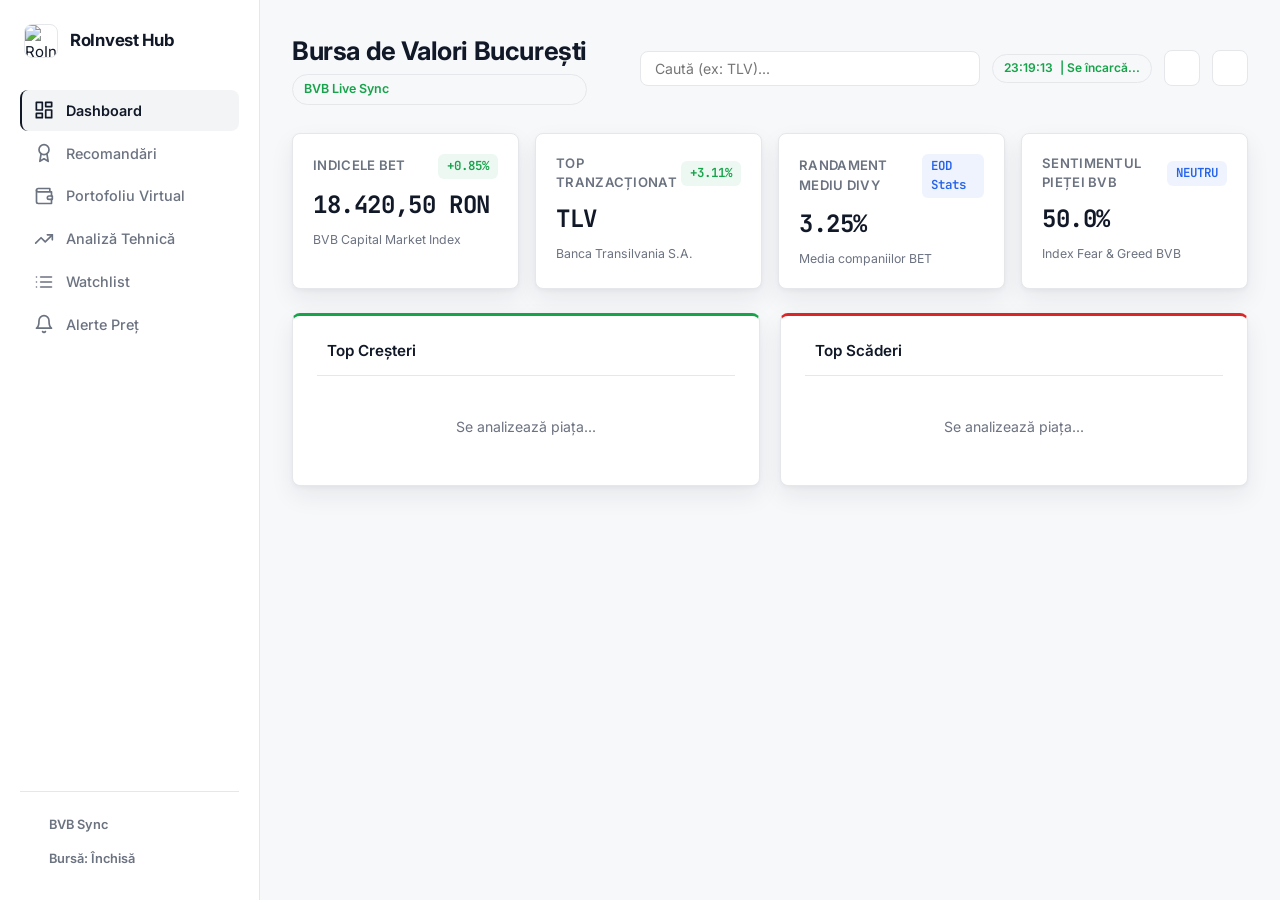
==== commit 0240d82e: "Fix findings from final whole-branch code review Addresses 5 issues found reviewing the broker-advic" ====
--- a/static/index.html
+++ b/static/index.html
@@ -769,6 +769,6 @@
     <div id="toast-container" class="toast-container"></div>
 
     <!-- JS Logic Script -->
-    <script src="script.js?v=9.13"></script>
+    <script src="script.js?v=9.14"></script>
 </body>
 </html>
--- a/static/style.css
+++ b/static/style.css
@@ -39,6 +39,7 @@
     --color-red:    #dc2626;
     --color-yellow: #d97706;
     --text-primary: #111827;
+    --text-success: #16a34a;
     --card-bg:      #ffffff;
     --neu-out:      none;
     --neu-in:       none;
@@ -76,6 +77,7 @@
     --color-red:    #ef4444;
     --color-yellow: #f59e0b;
     --text-primary: #e5e7eb;
+    --text-success: #22c55e;
     --card-bg:      #161a22;
 }
 
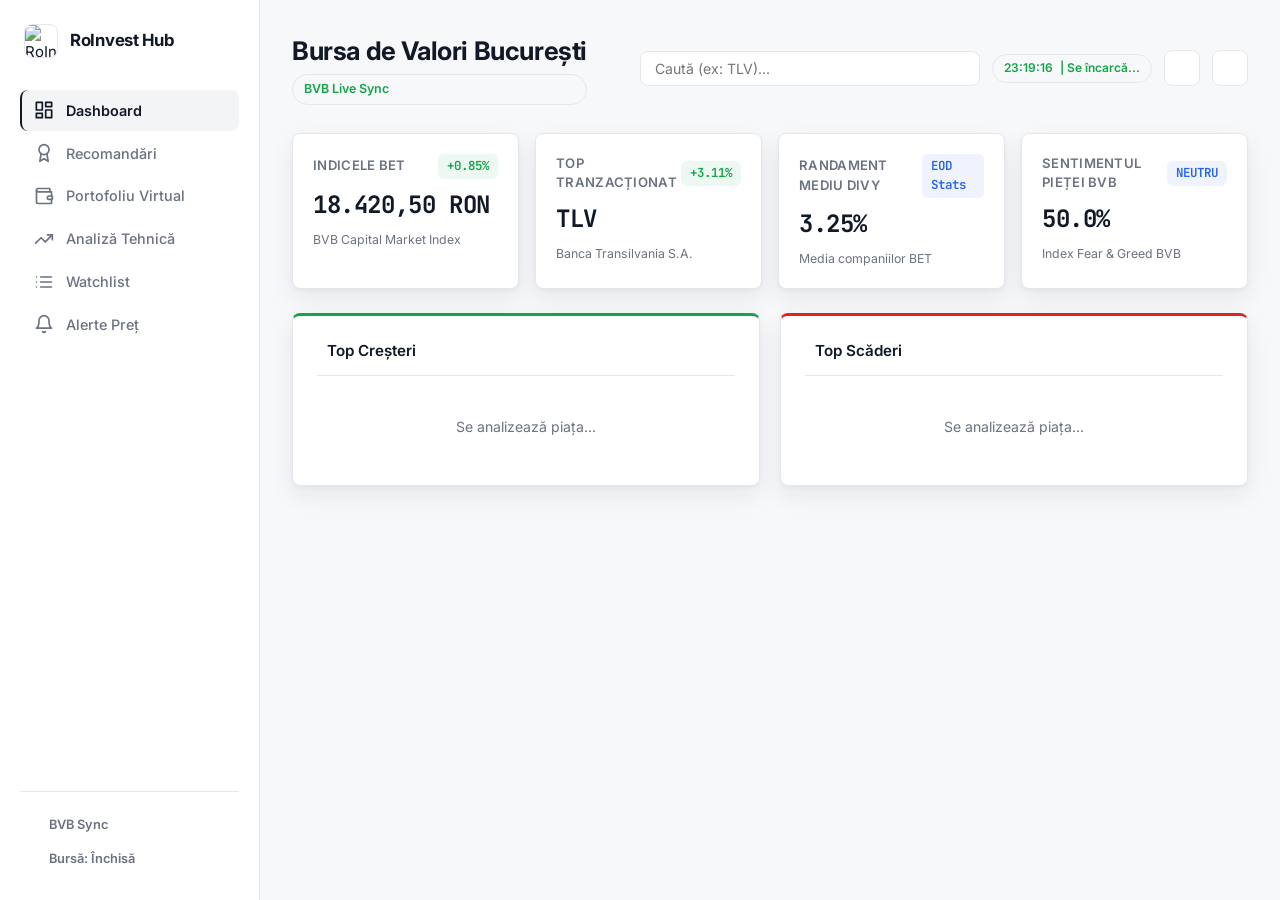
==== commit 9e03844e: "Fix Invalid Date in Portfolio equity curve tooltip ApexCharts calls tooltip.x.formatter with the poi" ====
--- a/static/index.html
+++ b/static/index.html
@@ -769,6 +769,6 @@
     <div id="toast-container" class="toast-container"></div>
 
     <!-- JS Logic Script -->
-    <script src="script.js?v=9.14"></script>
+    <script src="script.js?v=9.15"></script>
 </body>
 </html>
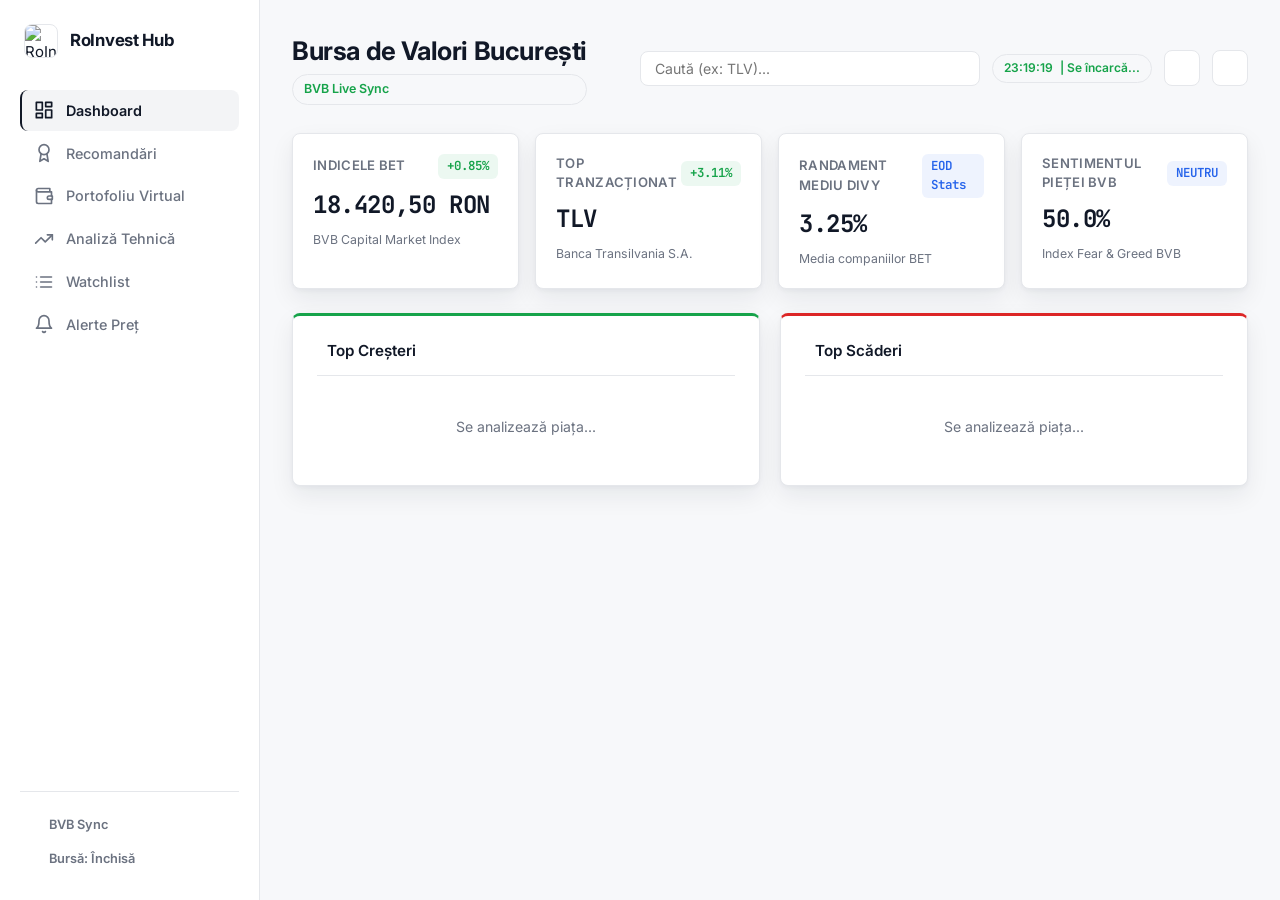
==== commit fef35c70: "Validate the symbol field on Add Transaction (portfolio) The symbol input had no format check at all" ====
--- a/static/index.html
+++ b/static/index.html
@@ -307,14 +307,14 @@
                                 <i class="ph-duotone ph-plus-circle" ></i>
                                 <h3>Adaugă Tranzacție</h3>
                             </div>
-                            <form id="portfolio-add-form" class="portfolio-form">
+                            <form id="portfolio-add-form" class="portfolio-form" novalidate>
                                 <!-- Symbol -->
                                 <div class="port-field">
                                     <label class="port-label">Simbol Activ</label>
                                     <div class="port-symbol-wrap">
                                         <div class="search-box port-search-box">
                                             <i  class="ph-duotone ph-magnifying-glass search-icon" style="font-size: 14px; width:14px;height:14px;"></i>
-                                            <input type="text" id="port-add-symbol" placeholder="Caută (ex: TLV)..." autocomplete="off" class="port-search-input" required>
+                                            <input type="text" id="port-add-symbol" placeholder="Caută (ex: TLV)..." autocomplete="off" class="port-search-input" pattern="[A-Za-z0-9.\-]{1,15}" maxlength="15" title="Litere, cifre, punct sau liniuță (ex: TLV, VWCE.DE)" required>
                                         </div>
                                         <div id="port-search-suggestions" class="search-suggestions port-suggestions"></div>
                                     </div>
@@ -769,6 +769,6 @@
     <div id="toast-container" class="toast-container"></div>
 
     <!-- JS Logic Script -->
-    <script src="script.js?v=9.15"></script>
+    <script src="script.js?v=9.16"></script>
 </body>
 </html>
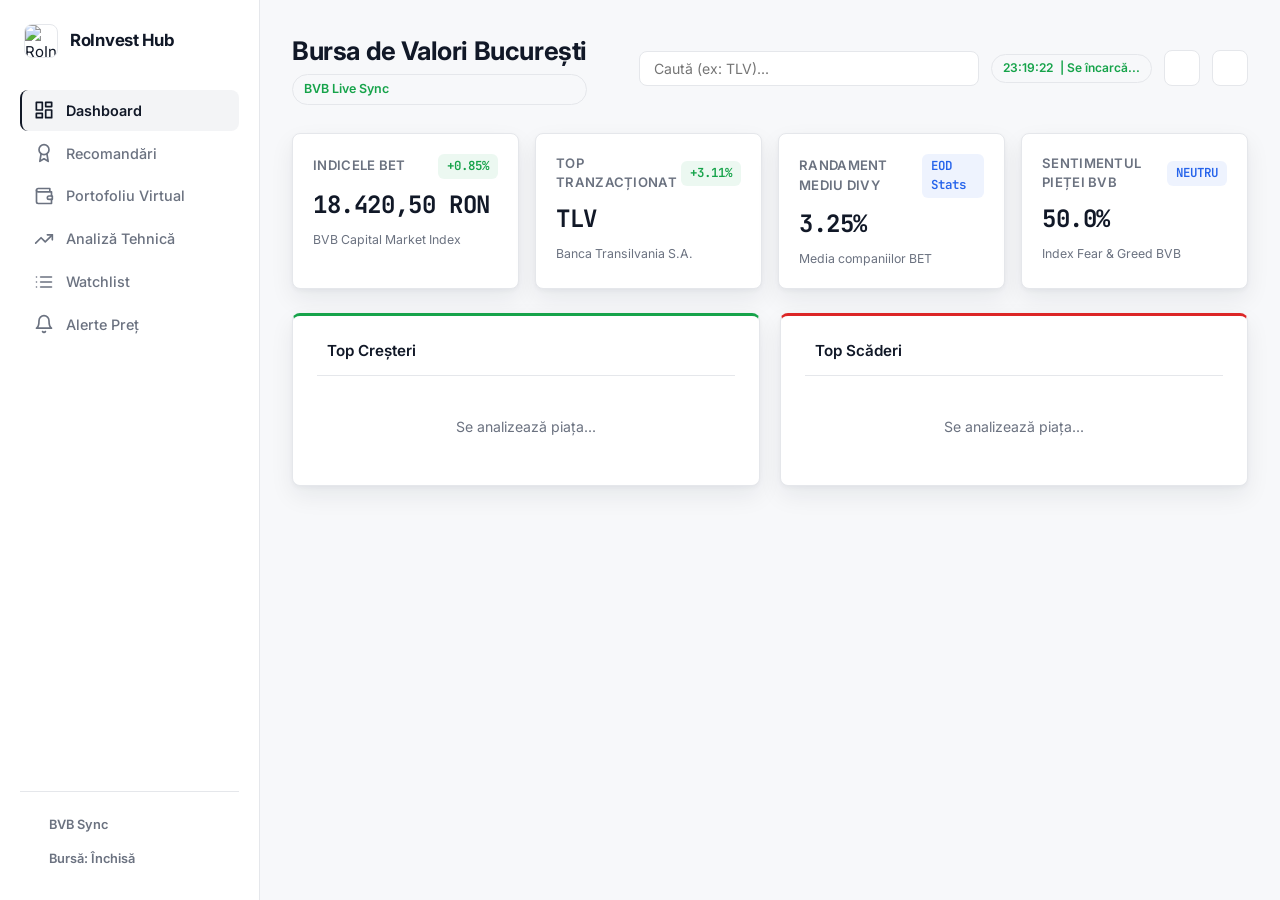
==== commit 7575ac0c: "Fix remaining unvalidated inputs found in the input-validation audit 1. Price alert symbol (manage-a" ====
--- a/static/index.html
+++ b/static/index.html
@@ -661,7 +661,7 @@
                             <div class="alert-form-grid add-alert-form-grid">
                                 <div class="alert-form-group">
                                     <label class="alert-form-label">Simbol</label>
-                                    <input type="text" id="manage-alert-symbol" placeholder="ex: TLV" class="alert-input" style="text-transform: uppercase;">
+                                    <input type="text" id="manage-alert-symbol" placeholder="ex: TLV" class="alert-input" style="text-transform: uppercase;" maxlength="15" title="Litere, cifre, punct sau liniuță (ex: TLV, VWCE.DE)">
                                 </div>
                                 <div class="alert-form-group">
                                     <label class="alert-form-label">Preț Țintă (RON)</label>
@@ -769,6 +769,6 @@
     <div id="toast-container" class="toast-container"></div>
 
     <!-- JS Logic Script -->
-    <script src="script.js?v=9.16"></script>
+    <script src="script.js?v=9.17"></script>
 </body>
 </html>
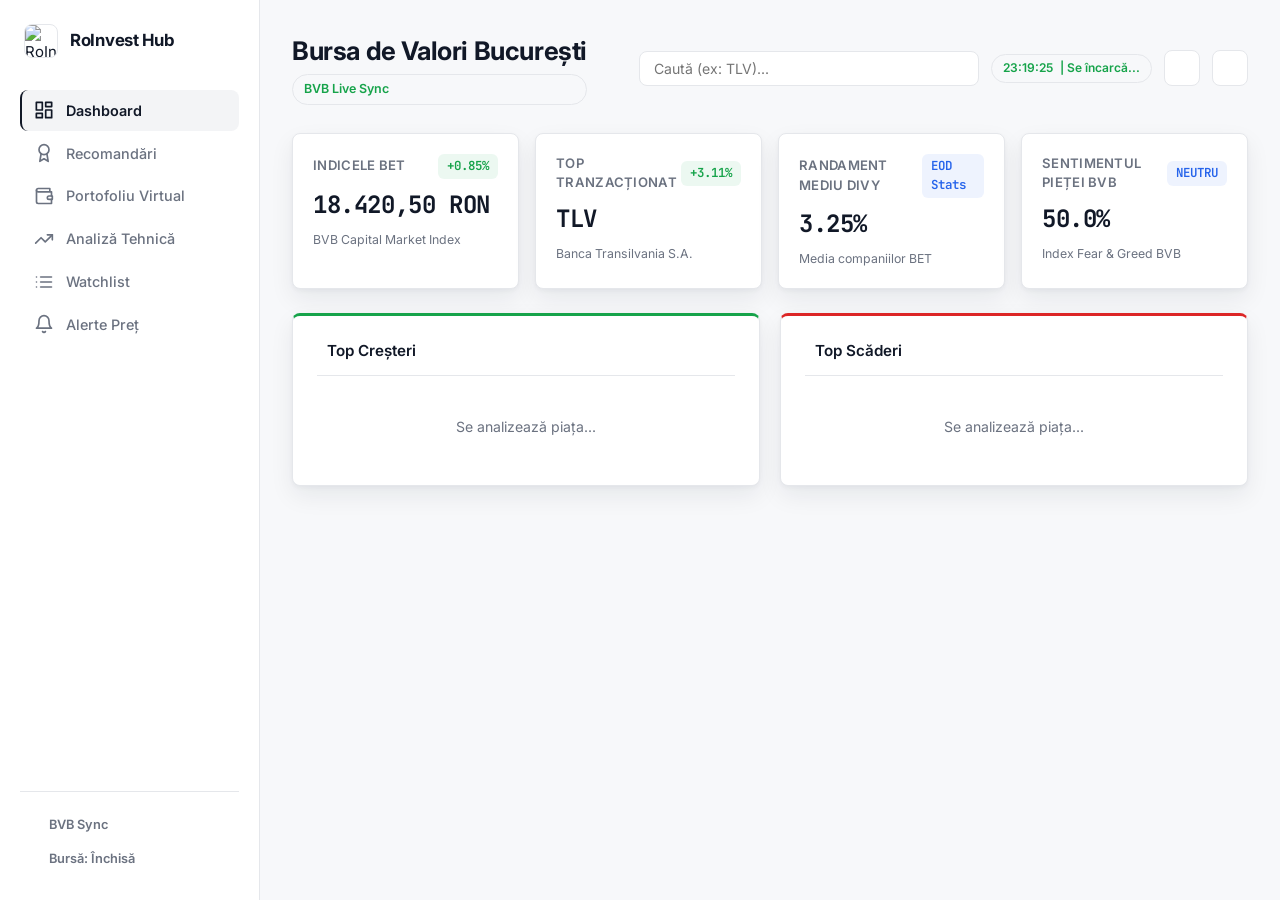
==== commit 3f963efb: "Fix realized transactions not rendering when portfolio has no holdings renderPortfolio() returned ea" ====
--- a/static/index.html
+++ b/static/index.html
@@ -769,6 +769,6 @@
     <div id="toast-container" class="toast-container"></div>
 
     <!-- JS Logic Script -->
-    <script src="script.js?v=9.17"></script>
+    <script src="script.js?v=9.18"></script>
 </body>
 </html>
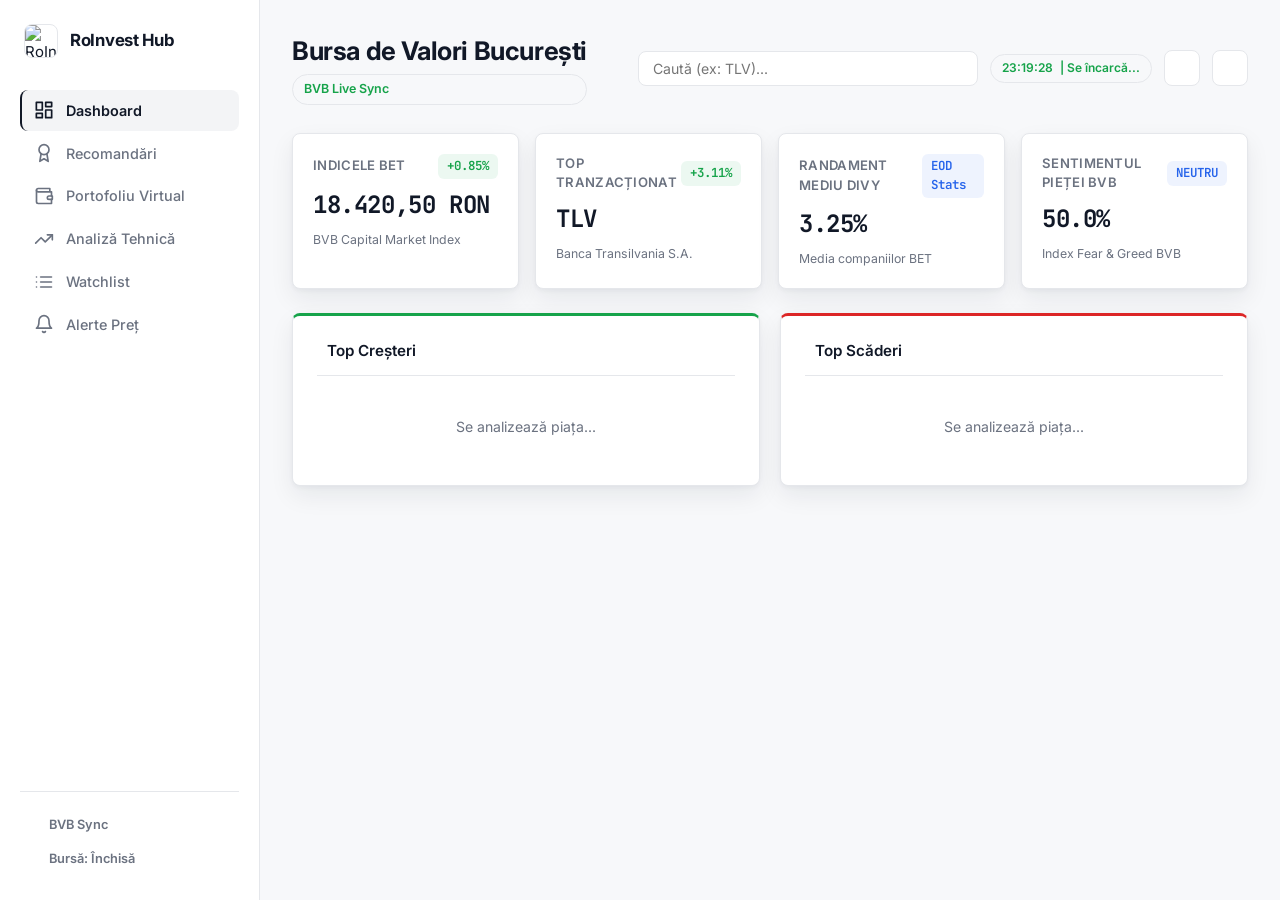
==== commit d00cbc97: "Stop Chrome offering to save the Telegram bot token as a password The Bot Token field was the only t" ====
--- a/static/index.html
+++ b/static/index.html
@@ -691,7 +691,7 @@
                             <div class="alert-form-grid tg-form-grid">
                                 <div class="alert-form-group">
                                     <label class="alert-form-label">Bot Token Telegram</label>
-                                    <input type="password" id="tg-token-input" placeholder="Token Telegram" class="alert-input">
+                                    <input type="text" id="tg-token-input" placeholder="Token Telegram" class="alert-input" autocomplete="off" spellcheck="false" style="-webkit-text-security: disc; text-security: disc;">
                                 </div>
                                 <div class="alert-form-group">
                                     <label class="alert-form-label">Chat ID Telegram</label>
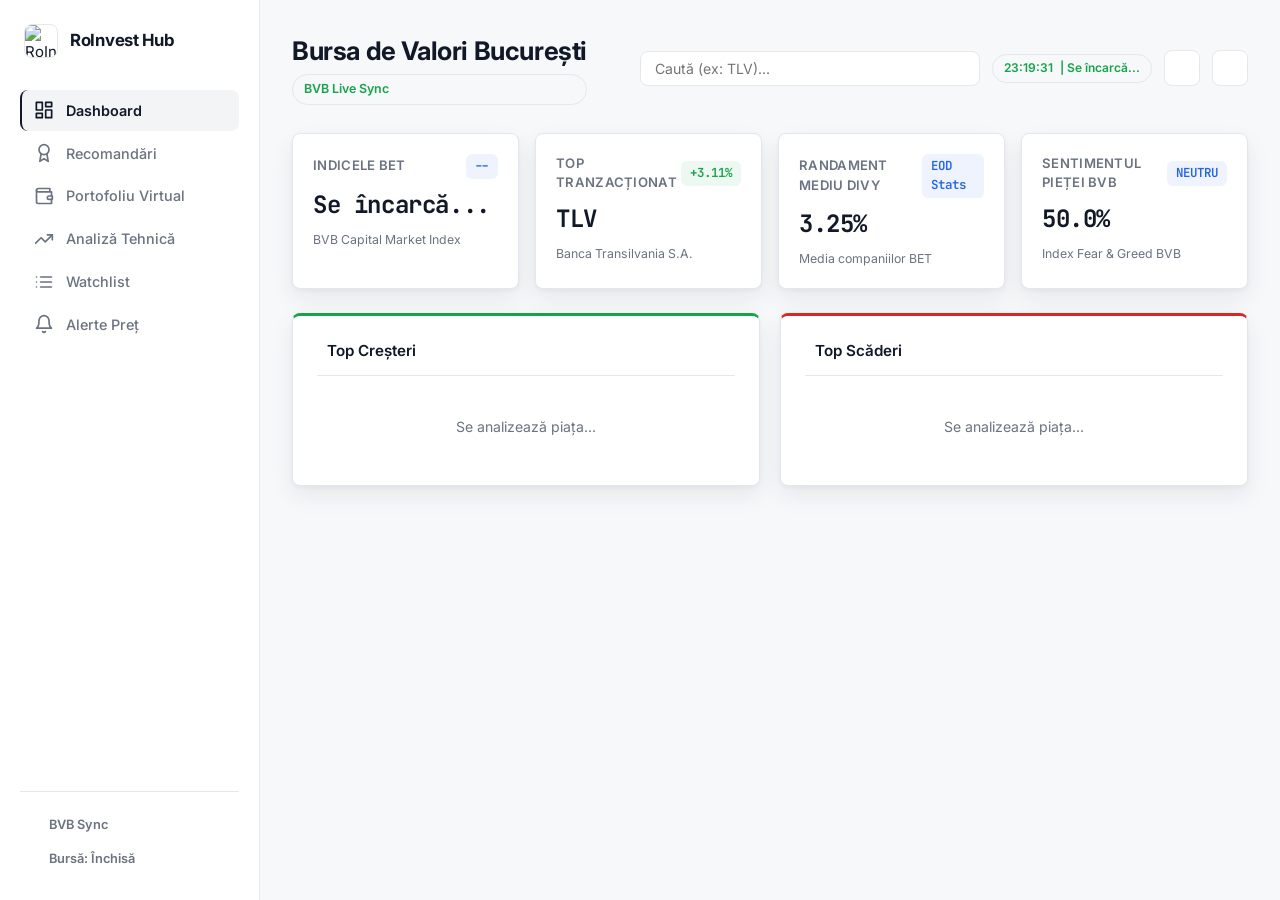
==== commit e449cebf: "Make the Indicele BET dashboard card show a live value The card was hardcoded HTML from the app's in" ====
--- a/static/index.html
+++ b/static/index.html
@@ -133,9 +133,9 @@
                     <div class="index-card">
                         <div class="index-header">
                             <span class="index-name">Indicele BET</span>
-                            <span class="index-change positive">+0.85%</span>
-                        </div>
-                        <div class="index-value">18.420,50 RON</div>
+                            <span class="index-change neutral" id="bet-index-change">--</span>
+                        </div>
+                        <div class="index-value" id="bet-index-value">Se încarcă...</div>
                         <div class="index-footer">BVB Capital Market Index</div>
                     </div>
                     <div class="index-card">
@@ -769,6 +769,6 @@
     <div id="toast-container" class="toast-container"></div>
 
     <!-- JS Logic Script -->
-    <script src="script.js?v=9.18"></script>
+    <script src="script.js?v=9.19"></script>
 </body>
 </html>
